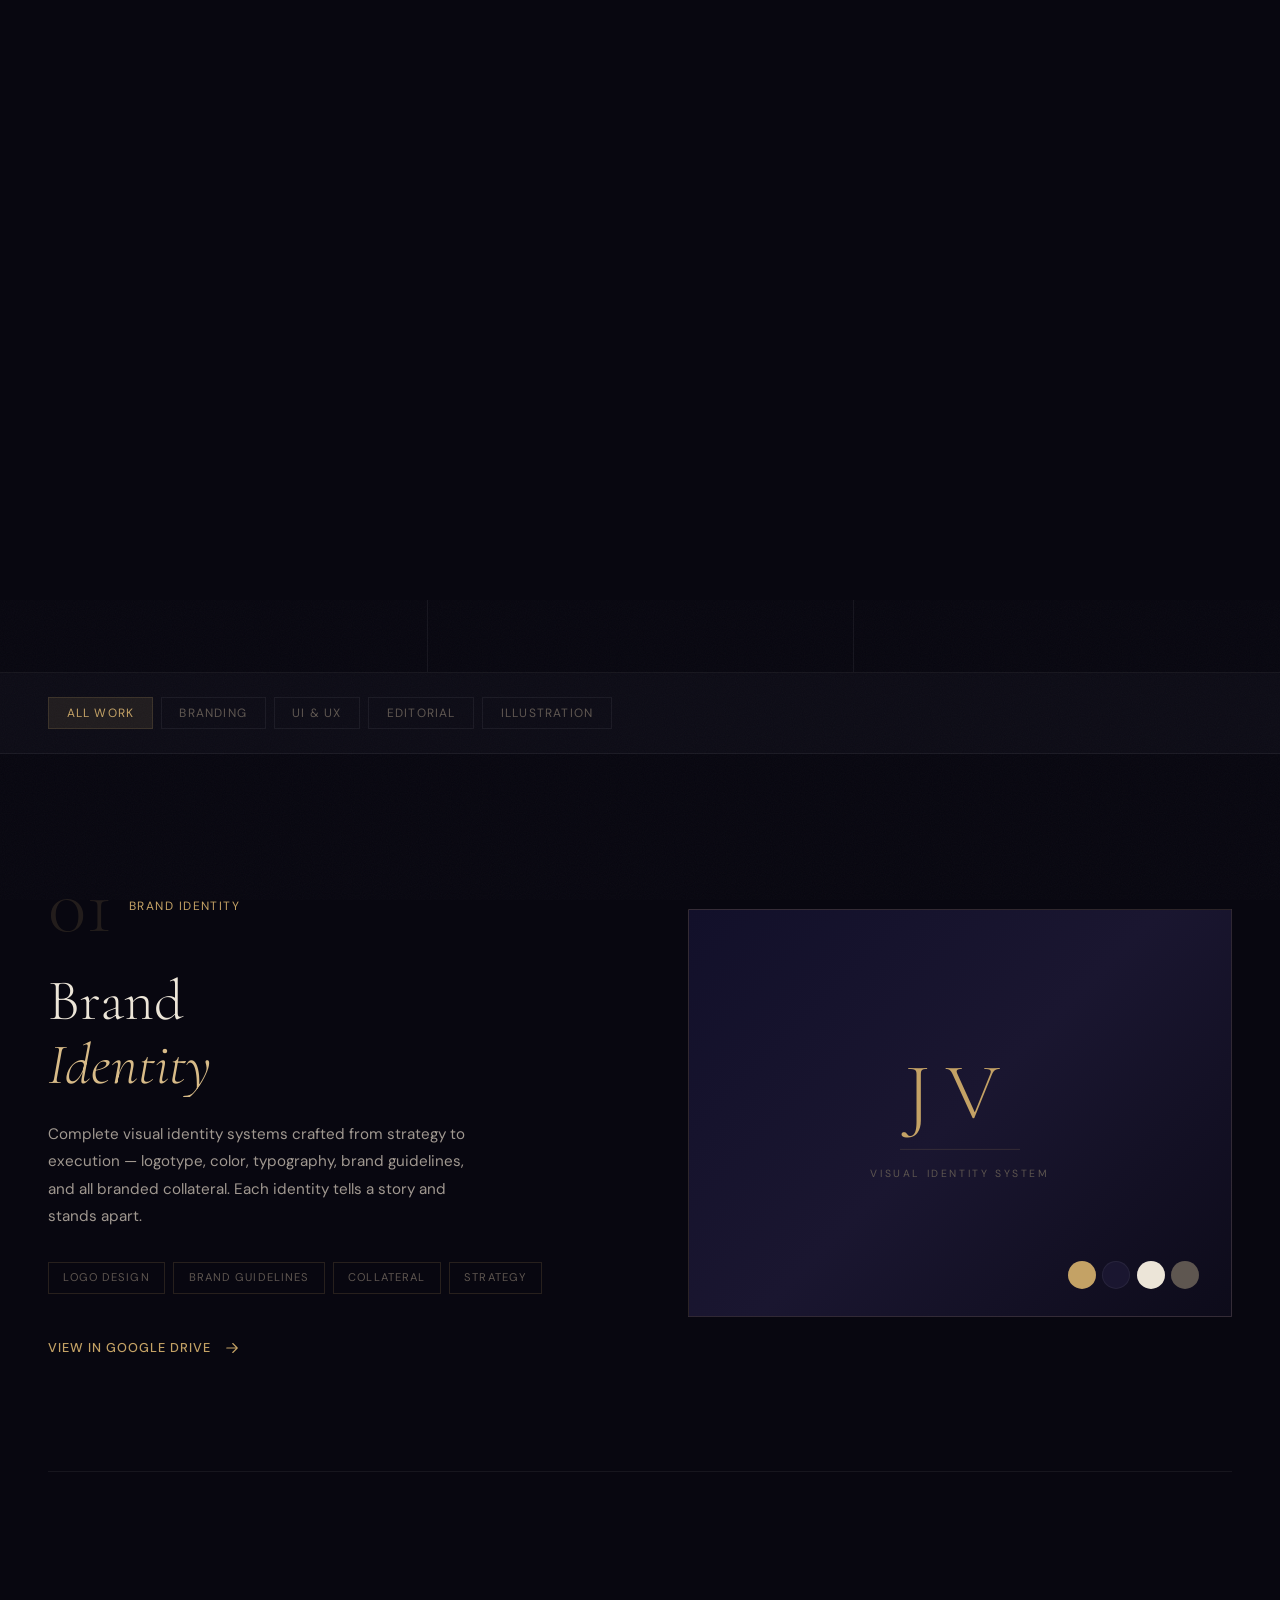
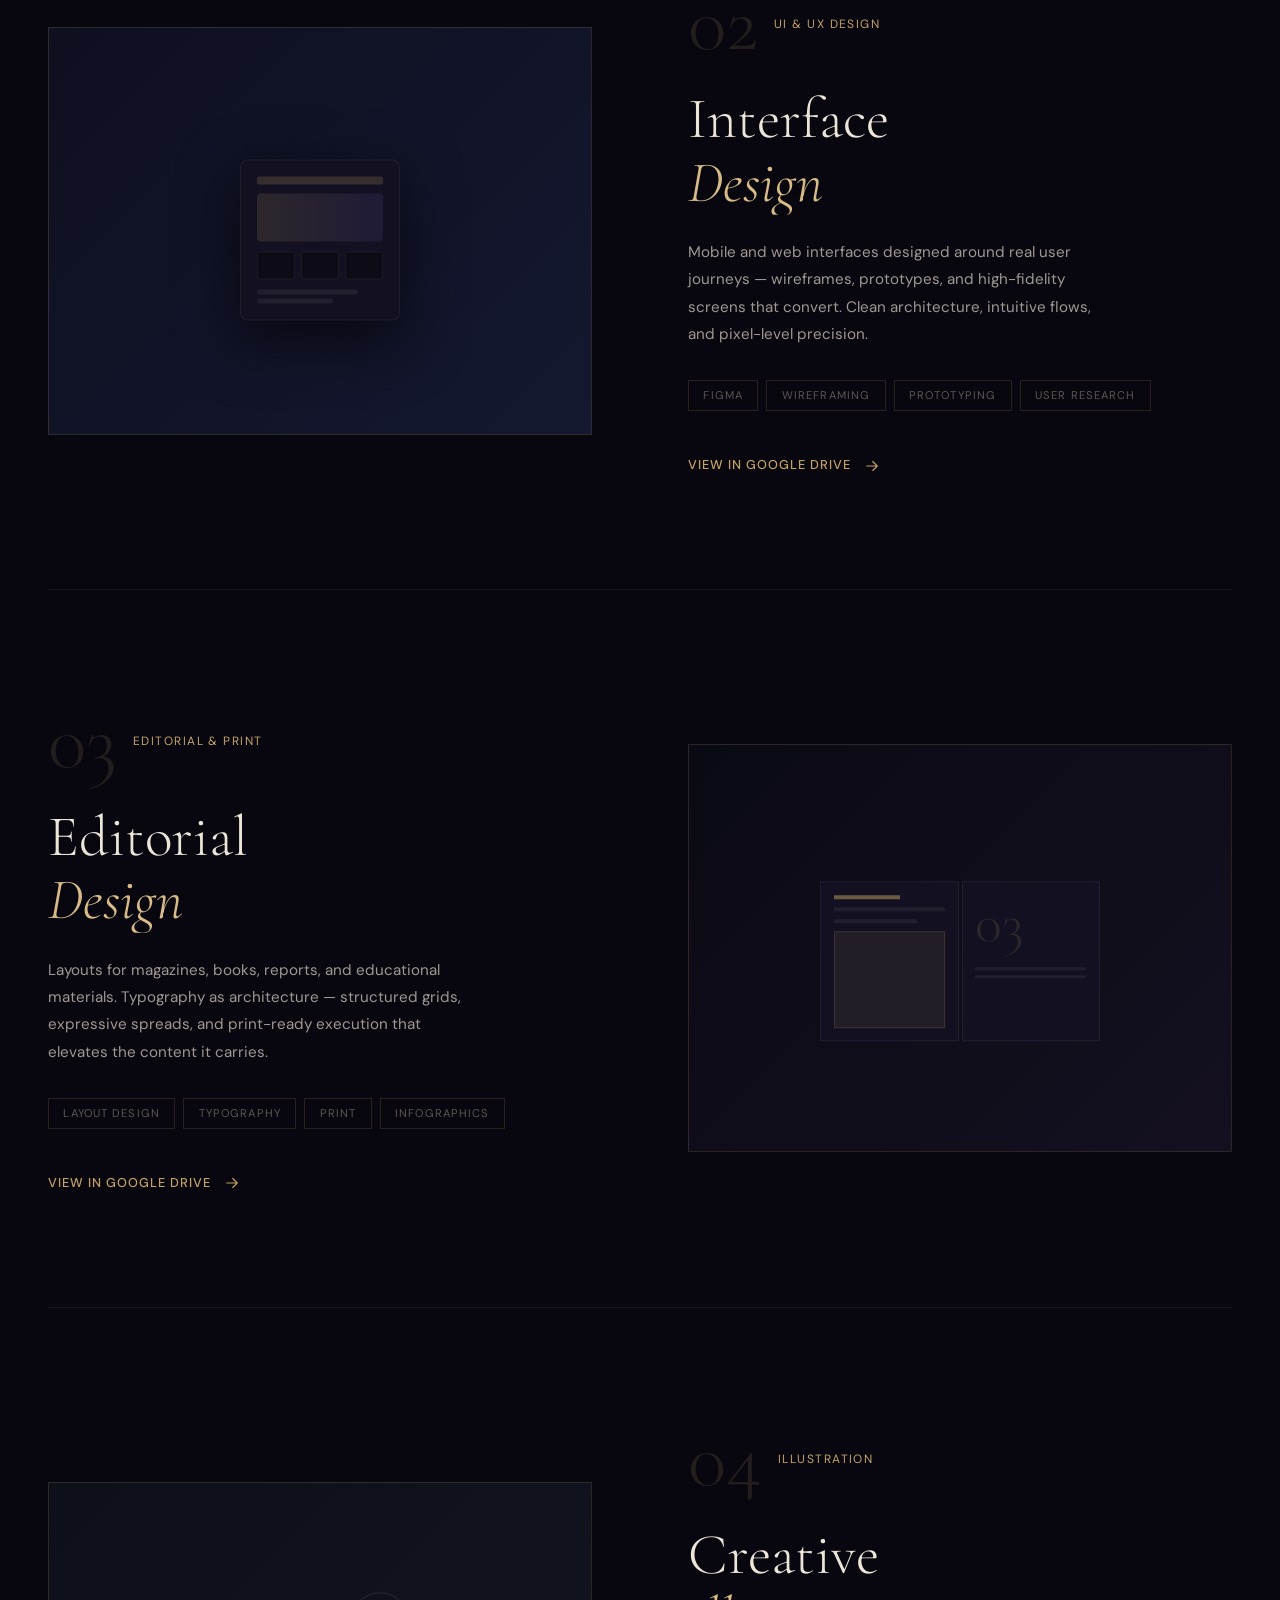
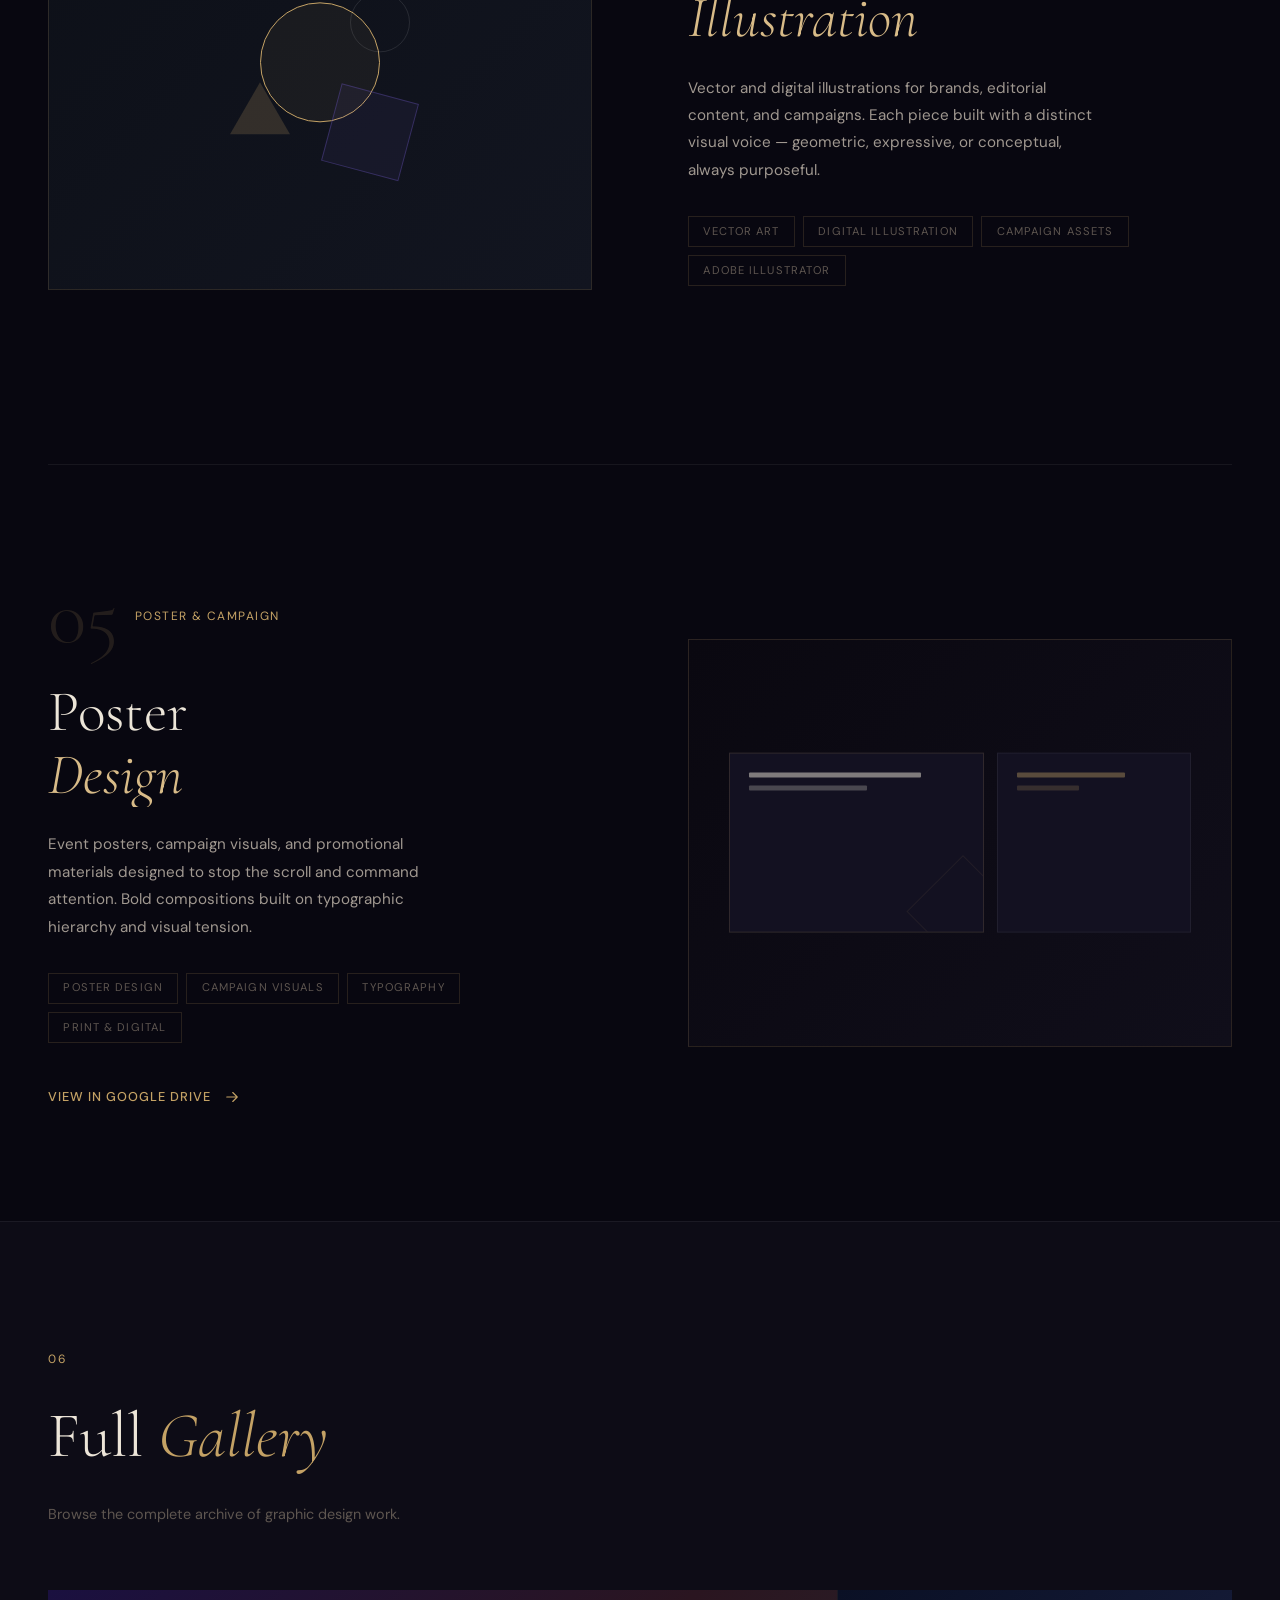
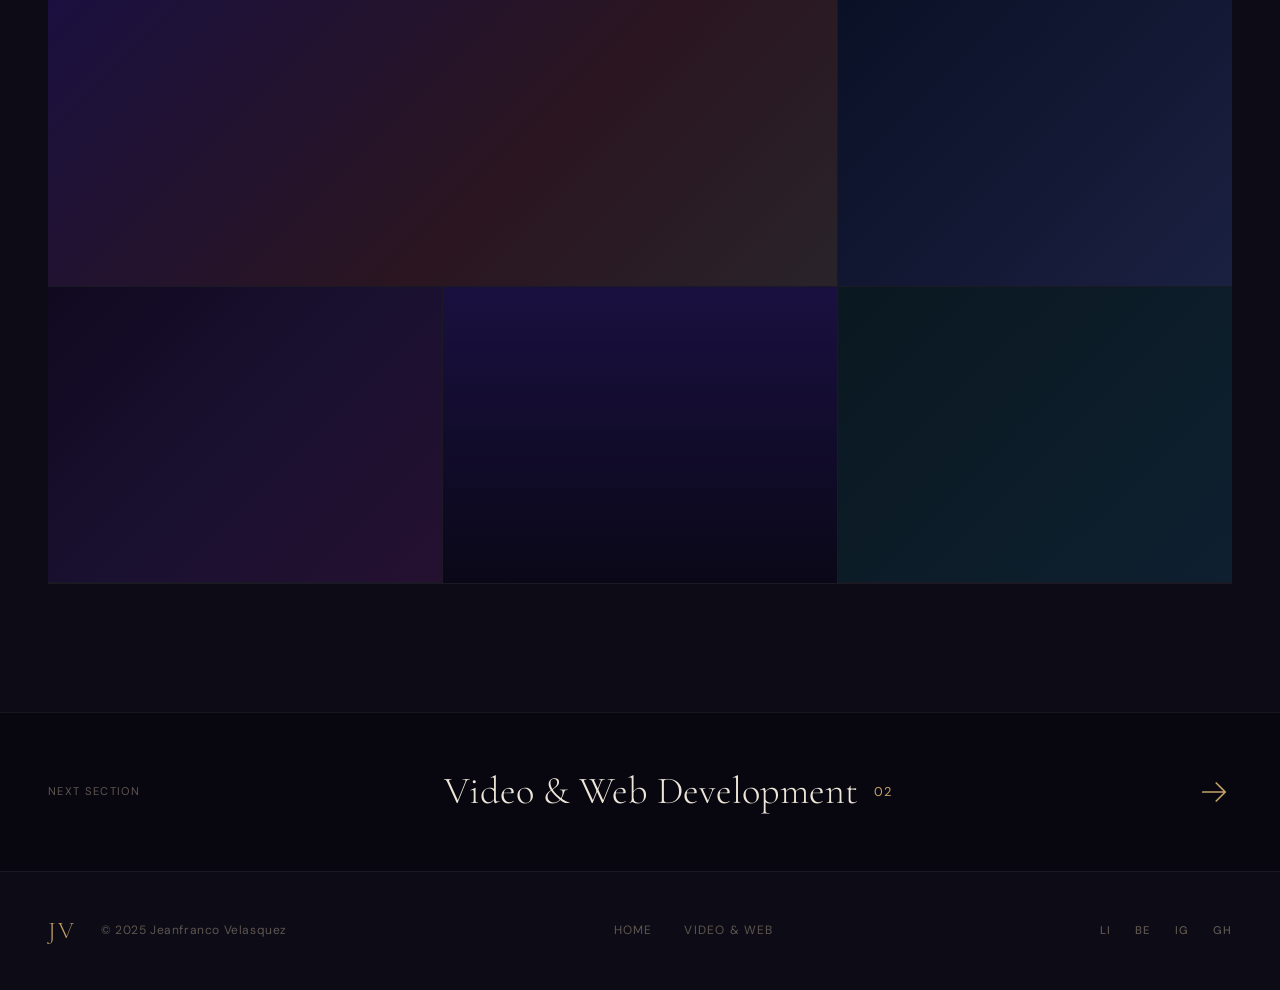
==== design.html @ 9ad98d28 "Add files via upload" ====
<!DOCTYPE html>
<html lang="en">
<head>
    <meta charset="UTF-8">
    <meta name="viewport" content="width=device-width, initial-scale=1.0">
    <meta name="description" content="Jeanfranco Velasquez — Graphic Design Portfolio: brand identities, UI/UX, editorial design, illustration, and posters.">
    <title>Graphic Design — Jeanfranco Velasquez</title>

    <link rel="preconnect" href="https://fonts.googleapis.com">
    <link rel="preconnect" href="https://fonts.gstatic.com" crossorigin>
    <link href="https://fonts.googleapis.com/css2?family=Cormorant+Garamond:ital,wght@0,300;0,400;0,600;1,300;1,400;1,600&family=DM+Sans:ital,opsz,wght@0,9..40,300;0,9..40,400;0,9..40,500;1,9..40,300&display=swap" rel="stylesheet">

    <link rel="stylesheet" href="design.css">
</head>
<body class="loading">

    <!-- Page Transition Curtain -->
    <div class="curtain" id="curtain" aria-hidden="true">
        <div class="curtain-panel"></div>
        <div class="curtain-panel"></div>
        <div class="curtain-panel"></div>
    </div>

    <!-- Loader -->
    <div class="loader" id="loader">
        <div class="loader-inner">
            <div class="loader-logo">JV</div>
            <div class="loader-bar"><div class="loader-fill"></div></div>
        </div>
    </div>

    <!-- Custom Cursor -->
    <div class="cursor" id="cursor" aria-hidden="true">
        <div class="cursor-dot"></div>
        <div class="cursor-ring"></div>
    </div>

    <!-- Noise Layer -->
    <div class="noise-layer" aria-hidden="true"></div>

    <!-- Navigation -->
    <nav class="nav" id="nav">
        <div class="nav-inner">
            <a href="index.html" class="nav-logo page-link">
                <span class="logo-glyph">JV</span>
            </a>
            <div class="nav-links">
                <a href="design.html" class="nav-link active page-link">
                    <sup>01</sup>Graphic Design
                </a>
                <a href="editor.html" class="nav-link page-link">
                    <sup>02</sup>Video &amp; Web
                </a>
            </div>
            <div class="nav-end">
                <a href="mailto:jeanvelaslarez@gmail.com" class="nav-contact">Contact</a>
                <button class="nav-burger" id="navBurger" aria-label="Open menu">
                    <span></span>
                    <span></span>
                </button>
            </div>
        </div>
        <div class="nav-drawer" id="navDrawer">
            <a href="index.html" class="drawer-link page-link">Home</a>
            <a href="design.html" class="drawer-link page-link">Graphic Design</a>
            <a href="editor.html" class="drawer-link page-link">Video &amp; Web</a>
            <a href="mailto:jeanvelaslarez@gmail.com" class="drawer-link">Contact</a>
            <div class="drawer-foot">
                <a href="https://linkedin.com/in/jeanfrancovl" target="_blank" rel="noopener">LI</a>
                <a href="https://behance.net/jeanfrancovl" target="_blank" rel="noopener">Be</a>
                <a href="https://instagram.com/jeanfrancovl" target="_blank" rel="noopener">IG</a>
                <a href="https://github.com/JeanfrancoVL" target="_blank" rel="noopener">GH</a>
            </div>
        </div>
    </nav>

    <!-- ==============================
         PAGE HERO
    ============================== -->
    <header class="page-hero" id="hero">
        <div class="page-hero-bg">
            <div class="hero-line h-line-1"></div>
            <div class="hero-line h-line-2"></div>
            <div class="hero-line h-line-3"></div>
        </div>
        <div class="page-hero-body">
            <div class="page-hero-label fade-in-up">
                <span class="sec-num">01</span>
                <span>Portfolio Section</span>
            </div>
            <h1 class="page-hero-title">
                <span class="clip-reveal">Graphic</span>
                <em class="clip-reveal">Design</em>
            </h1>
            <p class="page-hero-sub fade-in-up">Brand identities, visual systems, editorial layouts, UI&nbsp;&amp;&nbsp;UX design, illustration, and creative direction.</p>
        </div>
        <div class="page-hero-back fade-in-up">
            <a href="index.html" class="back-link page-link">
                <svg viewBox="0 0 24 24" fill="none" xmlns="http://www.w3.org/2000/svg">
                    <path d="M19 12H5M5 12L11 18M5 12L11 6" stroke="currentColor" stroke-width="1.5" stroke-linecap="round" stroke-linejoin="round"/>
                </svg>
                Back to Lobby
            </a>
        </div>
    </header>

    <!-- ==============================
         FILTER BAR
    ============================== -->
    <div class="filter-bar fade-in-up" id="filterBar">
        <button class="filter-btn active" data-filter="all">All Work</button>
        <button class="filter-btn" data-filter="branding">Branding</button>
        <button class="filter-btn" data-filter="ui">UI &amp; UX</button>
        <button class="filter-btn" data-filter="editorial">Editorial</button>
        <button class="filter-btn" data-filter="illustration">Illustration</button>
    </div>

    <!-- ==============================
         PROJECT SHOWCASE
    ============================== -->
    <main class="projects-section">

        <!-- PROJECT 01: Brand Identity -->
        <article class="project-row" data-category="branding" id="proj-01">
            <div class="project-grid">
                <div class="project-info">
                    <div class="project-meta fade-in-up">
                        <span class="proj-num">01</span>
                        <span class="proj-cat">Brand Identity</span>
                    </div>
                    <h2 class="project-title clip-reveal">Brand<br><em>Identity</em></h2>
                    <p class="project-desc fade-in-up">Complete visual identity systems crafted from strategy to execution — logotype, color, typography, brand guidelines, and all branded collateral. Each identity tells a story and stands apart.</p>
                    <div class="project-tags fade-in-up">
                        <span>Logo Design</span>
                        <span>Brand Guidelines</span>
                        <span>Collateral</span>
                        <span>Strategy</span>
                    </div>
                    <a href="https://drive.google.com/drive/folders/1_hHYOW8vO36mAu9XmhL0zgDCLUiwQfVq?usp=sharing" target="_blank" rel="noopener" class="project-cta fade-in-up">
                        View in Google Drive
                        <svg viewBox="0 0 24 24" fill="none" xmlns="http://www.w3.org/2000/svg">
                            <path d="M5 12H19M19 12L13 6M19 12L13 18" stroke="currentColor" stroke-width="1.5" stroke-linecap="round" stroke-linejoin="round"/>
                        </svg>
                    </a>
                </div>
                <div class="project-visual fade-in-up">
                    <div class="visual-frame branding-visual">
                        <div class="vf-inner">
                            <div class="brand-mark-demo">
                                <div class="bm-logo">JV</div>
                                <div class="bm-line"></div>
                                <div class="bm-tagline">Visual Identity System</div>
                            </div>
                            <div class="brand-swatches">
                                <div class="swatch s1"></div>
                                <div class="swatch s2"></div>
                                <div class="swatch s3"></div>
                                <div class="swatch s4"></div>
                            </div>
                        </div>
                    </div>
                </div>
            </div>
        </article>

        <!-- Divider line -->
        <div class="proj-divider"></div>

        <!-- PROJECT 02: UI / UX -->
        <article class="project-row reverse" data-category="ui" id="proj-02">
            <div class="project-grid">
                <div class="project-info">
                    <div class="project-meta fade-in-up">
                        <span class="proj-num">02</span>
                        <span class="proj-cat">UI &amp; UX Design</span>
                    </div>
                    <h2 class="project-title clip-reveal">Interface<br><em>Design</em></h2>
                    <p class="project-desc fade-in-up">Mobile and web interfaces designed around real user journeys — wireframes, prototypes, and high-fidelity screens that convert. Clean architecture, intuitive flows, and pixel-level precision.</p>
                    <div class="project-tags fade-in-up">
                        <span>Figma</span>
                        <span>Wireframing</span>
                        <span>Prototyping</span>
                        <span>User Research</span>
                    </div>
                    <a href="https://drive.google.com/drive/folders/1OKXdYaw0K3lUIalJs7Zsh7IWQ1hszhCB?usp=sharing" target="_blank" rel="noopener" class="project-cta fade-in-up">
                        View in Google Drive
                        <svg viewBox="0 0 24 24" fill="none" xmlns="http://www.w3.org/2000/svg">
                            <path d="M5 12H19M19 12L13 6M19 12L13 18" stroke="currentColor" stroke-width="1.5" stroke-linecap="round" stroke-linejoin="round"/>
                        </svg>
                    </a>
                </div>
                <div class="project-visual fade-in-up">
                    <div class="visual-frame ui-visual">
                        <div class="vf-inner">
                            <div class="ui-demo">
                                <div class="ui-screen">
                                    <div class="ui-nav-bar"></div>
                                    <div class="ui-hero-block"></div>
                                    <div class="ui-cards">
                                        <div class="ui-card"></div>
                                        <div class="ui-card"></div>
                                        <div class="ui-card"></div>
                                    </div>
                                    <div class="ui-text-row">
                                        <div class="ui-txt t1"></div>
                                        <div class="ui-txt t2"></div>
                                    </div>
                                </div>
                            </div>
                        </div>
                    </div>
                </div>
            </div>
        </article>

        <div class="proj-divider"></div>

        <!-- PROJECT 03: Editorial -->
        <article class="project-row" data-category="editorial" id="proj-03">
            <div class="project-grid">
                <div class="project-info">
                    <div class="project-meta fade-in-up">
                        <span class="proj-num">03</span>
                        <span class="proj-cat">Editorial &amp; Print</span>
                    </div>
                    <h2 class="project-title clip-reveal">Editorial<br><em>Design</em></h2>
                    <p class="project-desc fade-in-up">Layouts for magazines, books, reports, and educational materials. Typography as architecture — structured grids, expressive spreads, and print-ready execution that elevates the content it carries.</p>
                    <div class="project-tags fade-in-up">
                        <span>Layout Design</span>
                        <span>Typography</span>
                        <span>Print</span>
                        <span>Infographics</span>
                    </div>
                    <a href="https://drive.google.com/drive/folders/1_hHYOW8vO36mAu9XmhL0zgDCLUiwQfVq?usp=sharing" target="_blank" rel="noopener" class="project-cta fade-in-up">
                        View in Google Drive
                        <svg viewBox="0 0 24 24" fill="none" xmlns="http://www.w3.org/2000/svg">
                            <path d="M5 12H19M19 12L13 6M19 12L13 18" stroke="currentColor" stroke-width="1.5" stroke-linecap="round" stroke-linejoin="round"/>
                        </svg>
                    </a>
                </div>
                <div class="project-visual fade-in-up">
                    <div class="visual-frame editorial-visual">
                        <div class="vf-inner">
                            <div class="editorial-demo">
                                <div class="ed-spread">
                                    <div class="ed-page left">
                                        <div class="ed-head"></div>
                                        <div class="ed-col c1"></div>
                                        <div class="ed-col c2"></div>
                                        <div class="ed-img-block"></div>
                                    </div>
                                    <div class="ed-page right">
                                        <div class="ed-big-num">03</div>
                                        <div class="ed-text-block"></div>
                                    </div>
                                </div>
                            </div>
                        </div>
                    </div>
                </div>
            </div>
        </article>

        <div class="proj-divider"></div>

        <!-- PROJECT 04: Illustration -->
        <article class="project-row reverse" data-category="illustration" id="proj-04">
            <div class="project-grid">
                <div class="project-info">
                    <div class="project-meta fade-in-up">
                        <span class="proj-num">04</span>
                        <span class="proj-cat">Illustration</span>
                    </div>
                    <h2 class="project-title clip-reveal">Creative<br><em>Illustration</em></h2>
                    <p class="project-desc fade-in-up">Vector and digital illustrations for brands, editorial content, and campaigns. Each piece built with a distinct visual voice — geometric, expressive, or conceptual, always purposeful.</p>
                    <div class="project-tags fade-in-up">
                        <span>Vector Art</span>
                        <span>Digital Illustration</span>
                        <span>Campaign Assets</span>
                        <span>Adobe Illustrator</span>
                    </div>
                    <a href="https://drive.google.com/drive/folders/1_hHYOW8vO36mAu9XmhL0zgDCLUiwQfVq?usp=sharing" target="_blank" rel="noopener" class="project-cta fade-in-up">
                        View in Google Drive
                        <svg viewBox="0 0 24 24" fill="none" xmlns="http://www.w3.org/2000/svg">
                            <path d="M5 12H19M19 12L13 6M19 12L13 18" stroke="currentColor" stroke-width="1.5" stroke-linecap="round" stroke-linejoin="round"/>
                        </svg>
                    </a>
                </div>
                <div class="project-visual fade-in-up">
                    <div class="visual-frame illustration-visual">
                        <div class="vf-inner">
                            <div class="illus-demo">
                                <div class="illus-shape s-circle"></div>
                                <div class="illus-shape s-rect"></div>
                                <div class="illus-shape s-tri"></div>
                                <div class="illus-shape s-ring"></div>
                            </div>
                        </div>
                    </div>
                </div>
            </div>
        </article>

        <div class="proj-divider"></div>

        <!-- PROJECT 05: Poster -->
        <article class="project-row" data-category="editorial" id="proj-05">
            <div class="project-grid">
                <div class="project-info">
                    <div class="project-meta fade-in-up">
                        <span class="proj-num">05</span>
                        <span class="proj-cat">Poster &amp; Campaign</span>
                    </div>
                    <h2 class="project-title clip-reveal">Poster<br><em>Design</em></h2>
                    <p class="project-desc fade-in-up">Event posters, campaign visuals, and promotional materials designed to stop the scroll and command attention. Bold compositions built on typographic hierarchy and visual tension.</p>
                    <div class="project-tags fade-in-up">
                        <span>Poster Design</span>
                        <span>Campaign Visuals</span>
                        <span>Typography</span>
                        <span>Print &amp; Digital</span>
                    </div>
                    <a href="https://drive.google.com/drive/folders/1wXzmCF7k3D2zRpFt8MFCbxwUrHpdfmCv?usp=sharing" target="_blank" rel="noopener" class="project-cta fade-in-up">
                        View in Google Drive
                        <svg viewBox="0 0 24 24" fill="none" xmlns="http://www.w3.org/2000/svg">
                            <path d="M5 12H19M19 12L13 6M19 12L13 18" stroke="currentColor" stroke-width="1.5" stroke-linecap="round" stroke-linejoin="round"/>
                        </svg>
                    </a>
                </div>
                <div class="project-visual fade-in-up">
                    <div class="visual-frame poster-visual">
                        <div class="vf-inner">
                            <div class="poster-demo">
                                <div class="poster-card p1">
                                    <div class="poster-txt-block">
                                        <div class="p-line pl1"></div>
                                        <div class="p-line pl2"></div>
                                    </div>
                                    <div class="poster-accent"></div>
                                </div>
                                <div class="poster-card p2">
                                    <div class="poster-txt-block">
                                        <div class="p-line pl3"></div>
                                        <div class="p-line pl4"></div>
                                    </div>
                                </div>
                            </div>
                        </div>
                    </div>
                </div>
            </div>
        </article>

    </main>

    <!-- ==============================
         GALLERY GRID
    ============================== -->
    <section class="gallery-section" id="gallery">
        <div class="gallery-head fade-in-up">
            <span class="sec-num">06</span>
            <h2 class="gallery-title clip-reveal">Full <em>Gallery</em></h2>
            <p class="gallery-sub fade-in-up">Browse the complete archive of graphic design work.</p>
        </div>

        <div class="gallery-grid">
            <a href="https://drive.google.com/drive/folders/1_hHYOW8vO36mAu9XmhL0zgDCLUiwQfVq?usp=sharing"
               target="_blank" rel="noopener" class="gal-item gal-wide" data-cat="branding">
                <div class="gal-visual gv-gradient-1"></div>
                <div class="gal-overlay">
                    <span class="gal-cat">Branding</span>
                    <span class="gal-label">Brand Identity Collection</span>
                    <svg class="gal-arrow" viewBox="0 0 24 24" fill="none">
                        <path d="M5 12H19M19 12L13 6M19 12L13 18" stroke="currentColor" stroke-width="1.5" stroke-linecap="round" stroke-linejoin="round"/>
                    </svg>
                </div>
            </a>

            <a href="https://drive.google.com/drive/folders/1OKXdYaw0K3lUIalJs7Zsh7IWQ1hszhCB?usp=sharing"
               target="_blank" rel="noopener" class="gal-item" data-cat="ui">
                <div class="gal-visual gv-gradient-2"></div>
                <div class="gal-overlay">
                    <span class="gal-cat">UI Design</span>
                    <span class="gal-label">Interface Projects</span>
                    <svg class="gal-arrow" viewBox="0 0 24 24" fill="none">
                        <path d="M5 12H19M19 12L13 6M19 12L13 18" stroke="currentColor" stroke-width="1.5" stroke-linecap="round" stroke-linejoin="round"/>
                    </svg>
                </div>
            </a>

            <a href="https://drive.google.com/drive/folders/1wXzmCF7k3D2zRpFt8MFCbxwUrHpdfmCv?usp=sharing"
               target="_blank" rel="noopener" class="gal-item" data-cat="social">
                <div class="gal-visual gv-gradient-3"></div>
                <div class="gal-overlay">
                    <span class="gal-cat">Social Media</span>
                    <span class="gal-label">Content &amp; Posts</span>
                    <svg class="gal-arrow" viewBox="0 0 24 24" fill="none">
                        <path d="M5 12H19M19 12L13 6M19 12L13 18" stroke="currentColor" stroke-width="1.5" stroke-linecap="round" stroke-linejoin="round"/>
                    </svg>
                </div>
            </a>

            <a href="https://drive.google.com/drive/folders/1_hHYOW8vO36mAu9XmhL0zgDCLUiwQfVq?usp=sharing"
               target="_blank" rel="noopener" class="gal-item gal-tall" data-cat="branding">
                <div class="gal-visual gv-gradient-4"></div>
                <div class="gal-overlay">
                    <span class="gal-cat">Branding</span>
                    <span class="gal-label">Logo &amp; Mark Design</span>
                    <svg class="gal-arrow" viewBox="0 0 24 24" fill="none">
                        <path d="M5 12H19M19 12L13 6M19 12L13 18" stroke="currentColor" stroke-width="1.5" stroke-linecap="round" stroke-linejoin="round"/>
                    </svg>
                </div>
            </a>

            <a href="https://drive.google.com/drive/folders/1OKXdYaw0K3lUIalJs7Zsh7IWQ1hszhCB?usp=sharing"
               target="_blank" rel="noopener" class="gal-item" data-cat="ui">
                <div class="gal-visual gv-gradient-5"></div>
                <div class="gal-overlay">
                    <span class="gal-cat">UI Design</span>
                    <span class="gal-label">App Interfaces</span>
                    <svg class="gal-arrow" viewBox="0 0 24 24" fill="none">
                        <path d="M5 12H19M19 12L13 6M19 12L13 18" stroke="currentColor" stroke-width="1.5" stroke-linecap="round" stroke-linejoin="round"/>
                    </svg>
                </div>
            </a>

            <a href="https://drive.google.com/drive/folders/1wXzmCF7k3D2zRpFt8MFCbxwUrHpdfmCv?usp=sharing"
               target="_blank" rel="noopener" class="gal-item gal-wide" data-cat="editorial">
                <div class="gal-visual gv-gradient-6"></div>
                <div class="gal-overlay">
                    <span class="gal-cat">Editorial</span>
                    <span class="gal-label">Print &amp; Layout Design</span>
                    <svg class="gal-arrow" viewBox="0 0 24 24" fill="none">
                        <path d="M5 12H19M19 12L13 6M19 12L13 18" stroke="currentColor" stroke-width="1.5" stroke-linecap="round" stroke-linejoin="round"/>
                    </svg>
                </div>
            </a>
        </div>
    </section>

    <!-- ==============================
         CROSS-NAV
    ============================== -->
    <section class="cross-nav">
        <a href="editor.html" class="cross-link page-link">
            <div class="cross-label">Next Section</div>
            <div class="cross-title">Video &amp; Web Development<span class="cross-num">02</span></div>
            <div class="cross-arrow">
                <svg viewBox="0 0 32 32" fill="none" xmlns="http://www.w3.org/2000/svg">
                    <path d="M6 16H26M26 16L18 8M26 16L18 24" stroke="currentColor" stroke-width="1.5" stroke-linecap="round" stroke-linejoin="round"/>
                </svg>
            </div>
        </a>
    </section>

    <!-- FOOTER -->
    <footer class="footer">
        <div class="footer-inner">
            <div class="footer-left">
                <span class="footer-logo">JV</span>
                <span class="footer-copy">&copy; 2025 Jeanfranco Velasquez</span>
            </div>
            <div class="footer-center">
                <a href="index.html" class="page-link">Home</a>
                <a href="editor.html" class="page-link">Video &amp; Web</a>
            </div>
            <div class="footer-right">
                <a href="https://linkedin.com/in/jeanfrancovl" target="_blank" rel="noopener">LI</a>
                <a href="https://behance.net/jeanfrancovl" target="_blank" rel="noopener">Be</a>
                <a href="https://instagram.com/jeanfrancovl" target="_blank" rel="noopener">IG</a>
                <a href="https://github.com/JeanfrancoVL" target="_blank" rel="noopener">GH</a>
            </div>
        </div>
    </footer>

    <script src="design.js"></script>
</body>
</html>
---- design.css ----
/* ================================================
   DESIGN.CSS — Graphic Design Portfolio
   Dark Luxury Editorial Aesthetic
   ================================================ */

:root {
    --bg-0:   #080710;
    --bg-1:   #0D0C16;
    --bg-2:   #131121;
    --bg-card:#16142A;

    --gold:        #C4A265;
    --gold-light:  #D8BB88;
    --gold-dim:    rgba(196,162,101,.10);
    --gold-border: rgba(196,162,101,.16);

    --cream:  #ECE5D8;
    --text-1: #EAE3D5;
    --text-2: #A09890;
    --text-3: #5E5650;

    --border: rgba(255,255,255,.06);

    --font-d: 'Cormorant Garamond', Georgia, serif;
    --font-b: 'DM Sans', system-ui, sans-serif;

    --nav-h: 72px;
    --ease:     cubic-bezier(.25,.46,.45,.94);
    --ease-out: cubic-bezier(.16,1,.3,1);
    --ease-io:  cubic-bezier(.76,0,.24,1);
}

*,*::before,*::after { margin:0; padding:0; box-sizing:border-box; }
html { scroll-behavior:smooth; overflow-x:hidden; }
body {
    font-family: var(--font-b);
    background: var(--bg-0);
    color: var(--text-1);
    line-height: 1.6;
    overflow-x: hidden;
    -webkit-font-smoothing: antialiased;
}
body.loading { overflow: hidden; }
a { color:inherit; text-decoration:none; }
img,svg { max-width:100%; display:block; }
::selection { background:var(--gold); color:var(--bg-0); }

/* ——— NOISE ——— */
.noise-layer {
    position: fixed; inset: 0; z-index: 1;
    pointer-events: none; opacity: .032;
    background-image: url("data:image/svg+xml,%3Csvg xmlns='http://www.w3.org/2000/svg'%3E%3Cfilter id='n'%3E%3CfeTurbulence type='fractalNoise' baseFrequency='.9' numOctaves='4' stitchTiles='stitch'/%3E%3C/filter%3E%3Crect width='100%25' height='100%25' filter='url(%23n)'/%3E%3C/svg%3E");
    background-size: 128px 128px;
}

/* ——— LOADER ——— */
.loader {
    position: fixed; inset: 0; z-index: 9999;
    background: var(--bg-0);
    display: flex; align-items:center; justify-content:center;
    transition: opacity .5s var(--ease), visibility .5s;
}
.loader.hidden { opacity:0; visibility:hidden; pointer-events:none; }
.loader-inner { text-align:center; }
.loader-logo {
    font-family: var(--font-d); font-size: 3rem; font-weight:300;
    letter-spacing:.4em; color:var(--gold); margin-bottom:2rem;
}
.loader-bar { width:160px; height:1px; background:var(--border); margin:0 auto; overflow:hidden; }
.loader-fill { width:0; height:100%; background:var(--gold); animation:loaderFill 1.2s var(--ease-out) forwards; }
@keyframes loaderFill { to { width:100%; } }

/* ——— CURTAIN ——— */
.curtain {
    position:fixed; inset:0; z-index:9998; pointer-events:none;
    display:flex; flex-direction:column;
}
.curtain-panel {
    flex:1; background:var(--bg-0); transform:translateY(-100%);
    transition: transform .55s var(--ease-io);
}
.curtain-panel:nth-child(2) { transition-delay:.06s; }
.curtain-panel:nth-child(3) { transition-delay:.12s; }
.curtain.active { pointer-events:all; }
.curtain.active .curtain-panel { transform:translateY(0); }

/* ——— CURSOR ——— */
.cursor {
    position:fixed; top:0; left:0; z-index:9997;
    pointer-events:none; transform:translate(-50%,-50%);
}
.cursor-dot { width:6px; height:6px; background:var(--gold); border-radius:50%; transition:transform .2s,opacity .2s; }
.cursor-ring {
    position:absolute; top:50%; left:50%; transform:translate(-50%,-50%);
    width:36px; height:36px; border:1px solid rgba(196,162,101,.5); border-radius:50%;
    transition:transform .4s var(--ease-out),width .4s,height .4s,opacity .3s;
}
.cursor.hovering .cursor-dot { transform:scale(0); opacity:0; }
.cursor.hovering .cursor-ring { width:60px; height:60px; opacity:.6; }
@media (hover:none) { .cursor { display:none; } }

/* ——— NAV ——— */
.nav {
    position:fixed; top:0; left:0; right:0; z-index:900;
    height:var(--nav-h);
    transition:background .4s,border-color .4s;
    border-bottom:1px solid transparent;
}
.nav.scrolled {
    background:rgba(8,7,16,.88);
    backdrop-filter:blur(20px); -webkit-backdrop-filter:blur(20px);
    border-color:var(--border);
}
.nav-inner {
    max-width:1440px; margin:0 auto; padding:0 3rem;
    height:100%; display:flex; align-items:center; justify-content:space-between;
}
.nav-logo {
    font-family:var(--font-d); font-size:1.6rem; font-weight:400;
    letter-spacing:.12em; color:var(--cream); transition:color .25s;
}
.nav-logo:hover { color:var(--gold); }
.nav-links { display:flex; gap:3rem; }
.nav-link {
    font-size:.875rem; font-weight:400; letter-spacing:.08em; text-transform:uppercase;
    color:var(--text-2); position:relative; transition:color .25s;
}
.nav-link sup { font-size:.6rem; vertical-align:super; margin-right:.3em; color:var(--gold); }
.nav-link::after {
    content:''; position:absolute; bottom:-2px; left:0;
    width:0; height:1px; background:var(--gold); transition:width .35s var(--ease-out);
}
.nav-link:hover,
.nav-link.active { color:var(--cream); }
.nav-link.active::after,
.nav-link:hover::after { width:100%; }
.nav-end { display:flex; align-items:center; gap:1.5rem; }
.nav-contact {
    font-size:.8rem; font-weight:500; letter-spacing:.1em; text-transform:uppercase;
    padding:.55rem 1.4rem; border:1px solid var(--gold-border); color:var(--gold);
    transition:background .25s,color .25s;
}
.nav-contact:hover { background:var(--gold); color:var(--bg-0); }
.nav-burger { display:none; flex-direction:column; gap:6px; background:none; border:none; cursor:pointer; padding:.4rem; }
.nav-burger span { display:block; width:24px; height:1px; background:var(--text-1); transition:transform .3s,opacity .3s; }
.nav-burger.open span:first-child { transform:translateY(3.5px) rotate(45deg); }
.nav-burger.open span:last-child  { transform:translateY(-3.5px) rotate(-45deg); }
.nav-drawer {
    position:fixed; top:0; right:-100%; width:min(380px,85vw); height:100vh;
    background:rgba(13,12,22,.97); backdrop-filter:blur(24px); -webkit-backdrop-filter:blur(24px);
    border-left:1px solid var(--border);
    display:flex; flex-direction:column; justify-content:center;
    padding:4rem 3rem; gap:1rem; transition:right .5s var(--ease-io); z-index:950;
}
.nav-drawer.open { right:0; }
.drawer-link {
    font-family:var(--font-d); font-size:2rem; font-weight:300; color:var(--text-2);
    transition:color .25s; padding:.5rem 0; border-bottom:1px solid var(--border);
}
.drawer-link:hover { color:var(--gold); }
.drawer-foot { position:absolute; bottom:3rem; left:3rem; display:flex; gap:1.5rem; }
.drawer-foot a { font-size:.75rem; font-weight:500; letter-spacing:.1em; text-transform:uppercase; color:var(--text-3); transition:color .25s; }
.drawer-foot a:hover { color:var(--gold); }

/* ——— SHARED ATOMS ——— */
.sec-num { font-size:.75rem; letter-spacing:.15em; color:var(--gold); }
.fade-in-up { opacity:0; transform:translateY(24px); transition:opacity .7s var(--ease-out),transform .7s var(--ease-out); }
.fade-in-up.visible { opacity:1; transform:none; }
.clip-reveal { clip-path:inset(0 100% 0 0); animation:clipReveal .9s var(--ease-out) .4s forwards; }
.clip-reveal:nth-child(2) { animation-delay:.6s; }
@keyframes clipReveal { to { clip-path:inset(0 0% 0 0); } }

/* ——— PAGE HERO ——— */
.page-hero {
    position:relative; min-height:72vh;
    display:flex; flex-direction:column; justify-content:flex-end;
    padding:calc(var(--nav-h) + 5rem) 3rem 5rem;
    overflow:hidden;
    border-bottom:1px solid var(--border);
}

.page-hero-bg {
    position:absolute; inset:0; z-index:0;
    pointer-events:none;
}

.hero-line {
    position:absolute;
    background:var(--border);
}
.h-line-1 { top:0; bottom:0; left:33.33%; width:1px; }
.h-line-2 { top:0; bottom:0; left:66.66%; width:1px; }
.h-line-3 { top:40%; left:0; right:0; height:1px; }

.page-hero-body {
    position:relative; z-index:2;
    max-width:1440px; margin:0 auto; width:100%;
}

.page-hero-label {
    display:flex; align-items:center; gap:1rem;
    margin-bottom:1.5rem;
    font-size:.75rem; letter-spacing:.12em; text-transform:uppercase; color:var(--text-3);
}

.page-hero-title {
    font-family:var(--font-d);
    font-weight:300;
    line-height:1;
    margin-bottom:2rem;
    overflow:hidden;
}
.page-hero-title span {
    display:block;
    font-size:clamp(5rem,12vw,11rem);
    letter-spacing:-.02em;
    color:var(--cream);
}
.page-hero-title em {
    display:block;
    font-size:clamp(5rem,12vw,11rem);
    font-style:italic;
    font-weight:300;
    letter-spacing:-.02em;
    color:var(--gold);
}

.page-hero-sub {
    max-width:520px;
    font-size:1rem; line-height:1.8; color:var(--text-2);
}

.page-hero-back {
    position:absolute; top:calc(var(--nav-h) + 2rem); right:3rem; z-index:2;
}
.back-link {
    display:inline-flex; align-items:center; gap:.6rem;
    font-size:.8rem; letter-spacing:.08em; text-transform:uppercase;
    color:var(--text-3); transition:color .25s;
}
.back-link svg { width:16px; height:16px; transition:transform .3s var(--ease-out); }
.back-link:hover { color:var(--gold); }
.back-link:hover svg { transform:translateX(-4px); }

/* ——— FILTER BAR ——— */
.filter-bar {
    display:flex; gap:.5rem; flex-wrap:wrap;
    padding:1.5rem 3rem;
    border-bottom:1px solid var(--border);
    background:var(--bg-1);
    max-width:100%;
}
.filter-btn {
    font-family:var(--font-b); font-size:.75rem; font-weight:400;
    letter-spacing:.1em; text-transform:uppercase;
    padding:.45rem 1.1rem;
    border:1px solid var(--border); background:none;
    color:var(--text-3); cursor:pointer;
    transition:background .25s,color .25s,border-color .25s;
}
.filter-btn:hover,
.filter-btn.active {
    background:var(--gold-dim);
    color:var(--gold);
    border-color:var(--gold-border);
}

/* ——— PROJECT ROWS ——— */
.projects-section {
    max-width:1440px; margin:0 auto;
    padding:0 3rem;
}

.project-row {
    padding:7rem 0;
    transition:opacity .4s;
}
.project-row.filtered-out { opacity:.15; pointer-events:none; }

.project-grid {
    display:grid;
    grid-template-columns:1fr 1fr;
    gap:6rem;
    align-items:center;
}
.project-row.reverse .project-grid {
    direction:rtl;
}
.project-row.reverse .project-grid > * {
    direction:ltr;
}

.project-meta {
    display:flex; align-items:center; gap:1rem; margin-bottom:1.5rem;
}
.proj-num {
    font-family:var(--font-d); font-size:5rem; font-weight:300; line-height:1;
    color:rgba(196,162,101,.15);
}
.proj-cat {
    font-size:.75rem; letter-spacing:.12em; text-transform:uppercase; color:var(--gold);
}

.project-title {
    font-family:var(--font-d);
    font-size:clamp(2.8rem,4.5vw,4.5rem);
    font-weight:300; line-height:1.1;
    color:var(--cream); margin-bottom:1.5rem;
    overflow:hidden;
}
.project-title em { font-style:italic; color:var(--gold-light); }

.project-desc {
    font-size:.95rem; line-height:1.8; color:var(--text-2);
    max-width:420px; margin-bottom:2rem;
}

.project-tags {
    display:flex; flex-wrap:wrap; gap:.5rem; margin-bottom:2.5rem;
}
.project-tags span {
    font-size:.7rem; letter-spacing:.1em; text-transform:uppercase;
    padding:.35rem .9rem;
    border:1px solid var(--gold-border); color:var(--text-3);
}

.project-cta {
    display:inline-flex; align-items:center; gap:.7rem;
    font-size:.8rem; font-weight:500; letter-spacing:.08em; text-transform:uppercase;
    color:var(--gold);
    transition:gap .3s var(--ease-out), color .25s;
}
.project-cta svg { width:18px; height:18px; transition:transform .3s var(--ease-out); }
.project-cta:hover { color:var(--gold-light); }
.project-cta:hover svg { transform:translateX(6px); }

/* ——— VISUAL FRAMES ——— */
.project-visual { width:100%; }

.visual-frame {
    width:100%; aspect-ratio:4/3;
    background:var(--bg-2);
    border:1px solid var(--gold-border);
    display:flex; align-items:center; justify-content:center;
    overflow:hidden;
    position:relative;
    transition:border-color .4s;
}
.visual-frame:hover { border-color:rgba(196,162,101,.4); }

.vf-inner {
    width:100%; height:100%;
    display:flex; align-items:center; justify-content:center;
    padding:2.5rem;
}

/* Branding Visual */
.branding-visual {
    background:linear-gradient(135deg, #12102A 0%, #1A1630 50%, #0D0B1A 100%);
}
.brand-mark-demo {
    display:flex; flex-direction:column; align-items:center; gap:1rem;
    width:100%;
}
.bm-logo {
    font-family:var(--font-d); font-size:5rem; font-weight:300;
    letter-spacing:.2em; color:var(--gold); line-height:1;
}
.bm-line { width:120px; height:1px; background:var(--gold-border); }
.bm-tagline {
    font-size:.65rem; letter-spacing:.25em; text-transform:uppercase; color:var(--text-3);
}
.brand-swatches {
    position:absolute; bottom:2rem; right:2rem;
    display:flex; gap:.4rem;
}
.swatch { width:28px; height:28px; border-radius:50%; }
.s1 { background:#C4A265; }
.s2 { background:#1A1630; border:1px solid var(--border); }
.s3 { background:#ECE5D8; }
.s4 { background:#5E5650; }

/* UI Visual */
.ui-visual {
    background:linear-gradient(135deg, #0E1020 0%, #141830 100%);
}
.ui-demo { width:100%; display:flex; justify-content:center; }
.ui-screen {
    width:160px; background:var(--bg-2); border:1px solid var(--border);
    border-radius:8px; padding:1rem; display:flex; flex-direction:column; gap:.6rem;
    box-shadow:0 20px 60px rgba(0,0,0,.6);
}
.ui-nav-bar { width:100%; height:8px; background:rgba(196,162,101,.2); border-radius:2px; }
.ui-hero-block { width:100%; height:48px; background:linear-gradient(90deg,rgba(196,162,101,.15),rgba(100,80,180,.15)); border-radius:4px; }
.ui-cards { display:flex; gap:.4rem; }
.ui-card { flex:1; height:28px; background:var(--bg-1); border:1px solid var(--border); border-radius:3px; }
.ui-text-row { display:flex; flex-direction:column; gap:.3rem; }
.ui-txt { height:5px; background:var(--border); border-radius:2px; }
.t1 { width:80%; }
.t2 { width:60%; }

/* Editorial Visual */
.editorial-visual {
    background:linear-gradient(135deg, #0A0A14 0%, #141020 100%);
}
.editorial-demo { width:100%; display:flex; justify-content:center; }
.ed-spread { display:flex; gap:3px; width:100%; max-width:280px; }
.ed-page {
    flex:1; background:var(--bg-2); border:1px solid var(--border);
    padding:.8rem; display:flex; flex-direction:column; gap:.5rem;
    min-height:160px;
}
.ed-head { width:60%; height:4px; background:var(--gold); opacity:.5; }
.ed-col { height:4px; background:var(--border); border-radius:1px; }
.c1 { width:100%; }
.c2 { width:75%; }
.ed-img-block { flex:1; background:rgba(196,162,101,.08); border:1px solid var(--gold-border); }
.ed-big-num {
    font-family:var(--font-d); font-size:3.5rem; font-weight:300; color:rgba(196,162,101,.15); line-height:1;
}
.ed-text-block { flex:1; display:flex; flex-direction:column; gap:.3rem; padding-top:.5rem; }
.ed-text-block::before,.ed-text-block::after {
    content:''; display:block; height:3px; background:var(--border); border-radius:1px;
}

/* Illustration Visual */
.illustration-visual {
    background:linear-gradient(135deg, #0D1018 0%, #121520 100%);
}
.illus-demo { position:relative; width:200px; height:200px; }
.illus-shape {
    position:absolute; border:1.5px solid var(--gold);
    transition:transform .4s;
}
.illustration-visual:hover .illus-shape { transform:scale(1.05) rotate(5deg); }
.s-circle {
    width:120px; height:120px; border-radius:50%;
    top:20px; left:40px;
    background:rgba(196,162,101,.06);
}
.s-rect {
    width:80px; height:80px;
    bottom:10px; right:10px;
    background:rgba(100,80,180,.08);
    border-color:rgba(100,80,180,.4);
    transform:rotate(15deg);
}
.s-tri {
    width:0; height:0;
    border-style:solid;
    border-width:0 30px 52px 30px;
    border-color:transparent transparent rgba(196,162,101,.2) transparent;
    border-radius:0; background:none;
    top:50%; left:10px;
}
.s-ring {
    width:60px; height:60px; border-radius:50%;
    border-color:rgba(255,255,255,.1);
    top:10px; right:10px;
}

/* Poster Visual */
.poster-visual {
    background:linear-gradient(135deg, #0A0810 0%, #100E1A 100%);
}
.poster-demo { display:flex; gap:.8rem; width:100%; justify-content:center; }
.poster-card {
    background:var(--bg-2); border:1px solid var(--border);
    padding:1.2rem; display:flex; flex-direction:column; justify-content:space-between;
    position:relative; overflow:hidden;
}
.p1 { flex:1.4; min-height:180px; border-color:var(--gold-border); }
.p2 { flex:1; min-height:180px; }
.poster-txt-block { display:flex; flex-direction:column; gap:.5rem; }
.p-line { height:5px; background:var(--cream); border-radius:1px; opacity:.5; }
.pl1 { width:80%; }
.pl2 { width:55%; opacity:.25; }
.pl3 { width:70%; background:var(--gold); opacity:.4; }
.pl4 { width:40%; background:var(--gold); opacity:.2; }
.poster-accent {
    position:absolute; bottom:-20px; right:-20px;
    width:80px; height:80px; border:1px solid var(--gold-border);
    transform:rotate(45deg); opacity:.5;
}

/* ——— DIVIDER ——— */
.proj-divider { height:1px; background:var(--border); }

/* ——— GALLERY ——— */
.gallery-section {
    padding:8rem 3rem;
    border-top:1px solid var(--border);
    background:var(--bg-1);
}

.gallery-head {
    max-width:1440px; margin:0 auto 4rem;
    display:flex; flex-direction:column; gap:1rem;
}
.gallery-title {
    font-family:var(--font-d);
    font-size:clamp(2.5rem,5vw,4.5rem); font-weight:300;
    color:var(--cream); overflow:hidden;
}
.gallery-title em { font-style:italic; color:var(--gold); }
.gallery-sub { font-size:.9rem; color:var(--text-3); }

.gallery-grid {
    max-width:1440px; margin:0 auto;
    display:grid;
    grid-template-columns:repeat(3,1fr);
    grid-template-rows:auto;
    gap:1px;
    background:var(--border);
}

.gal-item {
    position:relative;
    background:var(--bg-2);
    overflow:hidden;
    cursor:pointer;
    aspect-ratio:4/3;
}
.gal-wide { grid-column:span 2; aspect-ratio:auto; }
.gal-tall { grid-row:span 2; aspect-ratio:auto; }

.gal-visual {
    position:absolute; inset:0;
    transition:transform .6s var(--ease-out);
}
.gal-item:hover .gal-visual { transform:scale(1.04); }

.gv-gradient-1 { background:linear-gradient(135deg,#1a1040 0%,#2a1520 60%,#C4A26520 100%); }
.gv-gradient-2 { background:linear-gradient(135deg,#0a1025 0%,#1a2040 100%); }
.gv-gradient-3 { background:linear-gradient(135deg,#100a20 0%,#1a1030 50%,#251030 100%); }
.gv-gradient-4 { background:linear-gradient(180deg,#1a1040 0%,#0a0818 100%); }
.gv-gradient-5 { background:linear-gradient(135deg,#0a1820 0%,#0e2030 100%); }
.gv-gradient-6 { background:linear-gradient(135deg,#120a18 0%,#1a1025 60%,#200e18 100%); }

.gal-overlay {
    position:absolute; inset:0; padding:2rem;
    display:flex; flex-direction:column; justify-content:flex-end; gap:.5rem;
    background:linear-gradient(to top,rgba(8,7,16,.8) 0%,transparent 60%);
    opacity:0; transition:opacity .4s;
}
.gal-item:hover .gal-overlay { opacity:1; }

.gal-cat {
    font-size:.65rem; letter-spacing:.15em; text-transform:uppercase; color:var(--gold);
}
.gal-label {
    font-family:var(--font-d); font-size:1.2rem; font-weight:300; color:var(--cream);
}
.gal-arrow {
    width:20px; height:20px; color:var(--gold);
    position:absolute; top:2rem; right:2rem;
    transition:transform .3s var(--ease-out);
}
.gal-item:hover .gal-arrow { transform:translate(4px,-4px); }

/* ——— CROSS NAV ——— */
.cross-nav {
    border-top:1px solid var(--border);
    background:var(--bg-0);
}
.cross-link {
    display:flex; align-items:center; justify-content:space-between;
    padding:3rem 3rem;
    max-width:1440px; margin:0 auto;
    transition:background .3s;
}
.cross-link:hover { background:var(--bg-1); }
.cross-label {
    font-size:.7rem; letter-spacing:.12em; text-transform:uppercase; color:var(--text-3);
    flex-shrink:0;
}
.cross-title {
    font-family:var(--font-d); font-size:clamp(1.5rem,3vw,2.5rem); font-weight:300;
    color:var(--cream); display:flex; align-items:center; gap:1rem;
}
.cross-num {
    font-size:.8rem; letter-spacing:.1em; color:var(--gold);
    vertical-align:middle; font-family:var(--font-b); font-weight:400;
}
.cross-arrow svg { width:36px; height:36px; color:var(--gold); transition:transform .35s var(--ease-out); }
.cross-link:hover .cross-arrow svg { transform:translateX(10px); }

/* ——— FOOTER ——— */
.footer { border-top:1px solid var(--border); padding:2.5rem 3rem; background:var(--bg-1); }
.footer-inner { max-width:1440px; margin:0 auto; display:flex; align-items:center; justify-content:space-between; }
.footer-left { display:flex; align-items:center; gap:1.5rem; }
.footer-logo { font-family:var(--font-d); font-size:1.5rem; font-weight:300; letter-spacing:.1em; color:var(--gold); }
.footer-copy { font-size:.75rem; color:var(--text-3); letter-spacing:.05em; }
.footer-center { display:flex; gap:2rem; }
.footer-center a { font-size:.75rem; letter-spacing:.1em; text-transform:uppercase; color:var(--text-3); transition:color .25s; }
.footer-center a:hover { color:var(--gold); }
.footer-right { display:flex; gap:1.5rem; }
.footer-right a { font-size:.7rem; font-weight:500; letter-spacing:.1em; text-transform:uppercase; color:var(--text-3); transition:color .25s; }
.footer-right a:hover { color:var(--gold); }

/* ——— RESPONSIVE ——— */
@media (max-width:1024px) {
    .nav-inner { padding:0 2rem; }
    .projects-section { padding:0 2rem; }
    .project-row { padding:5rem 0; }
    .project-grid { grid-template-columns:1fr; gap:3rem; }
    .project-row.reverse .project-grid { direction:ltr; }
    .visual-frame { aspect-ratio:16/9; }
    .page-hero { padding:calc(var(--nav-h) + 4rem) 2rem 4rem; }
    .page-hero-back { right:2rem; }
    .filter-bar { padding:1.5rem 2rem; }
    .gallery-section { padding:6rem 2rem; }
    .gallery-grid { grid-template-columns:repeat(2,1fr); }
    .gal-wide { grid-column:span 2; }
    .gal-tall { grid-row:span 1; }
    .cross-link { padding:2rem; }
    .footer { padding:2rem; }
}

@media (max-width:768px) {
    .nav-links { display:none; }
    .nav-contact { display:none; }
    .nav-burger { display:flex; }
    .gallery-grid { grid-template-columns:1fr; }
    .gal-wide,
    .gal-tall { grid-column:span 1; grid-row:span 1; }
    .gal-item { aspect-ratio:3/2; }
    .proj-num { font-size:3.5rem; }
    .footer-inner { flex-direction:column; gap:1.5rem; text-align:center; }
    .footer-left,.footer-center,.footer-right { justify-content:center; }
}

@media (max-width:480px) {
    :root { --nav-h:60px; }
    .page-hero { padding:calc(var(--nav-h) + 2rem) 1.5rem 3rem; }
    .projects-section { padding:0 1.5rem; }
    .project-row { padding:4rem 0; }
    .gallery-section { padding:4rem 1.5rem; }
    .filter-bar { padding:1rem 1.5rem; }
}
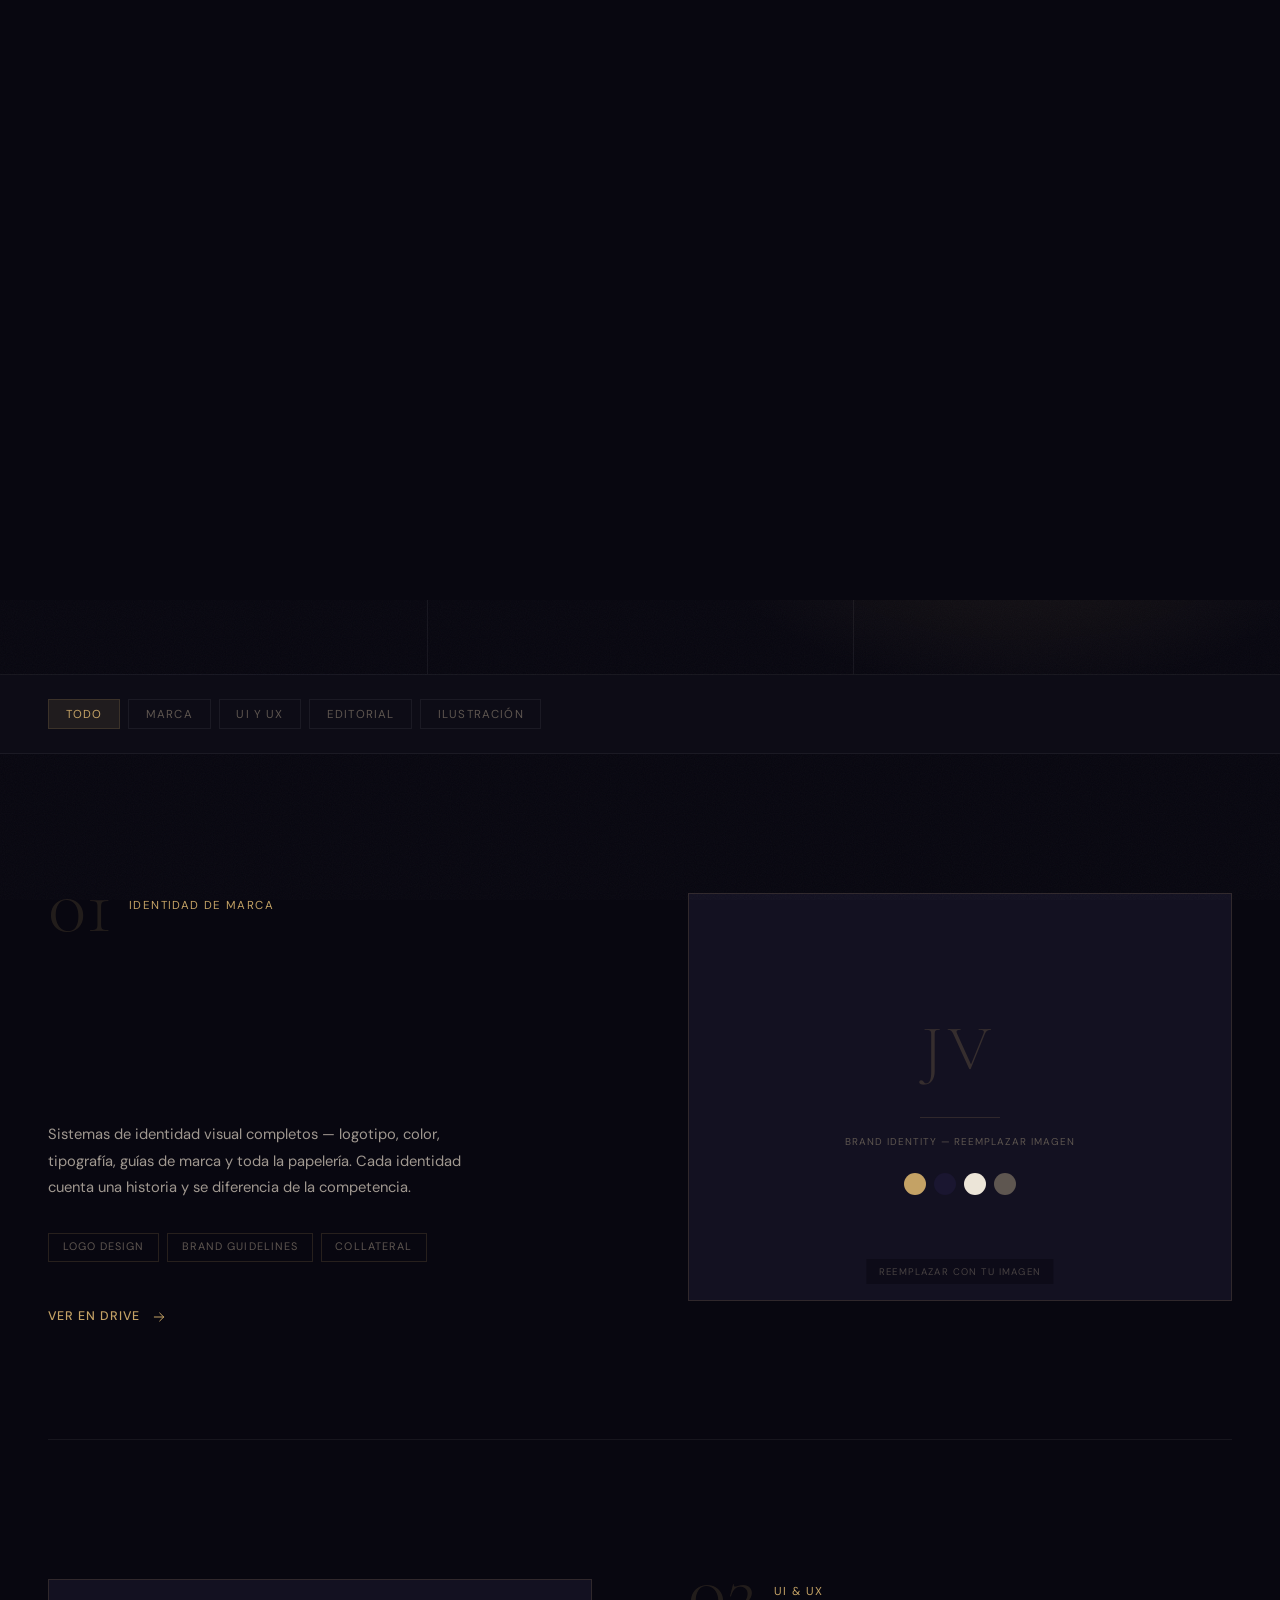
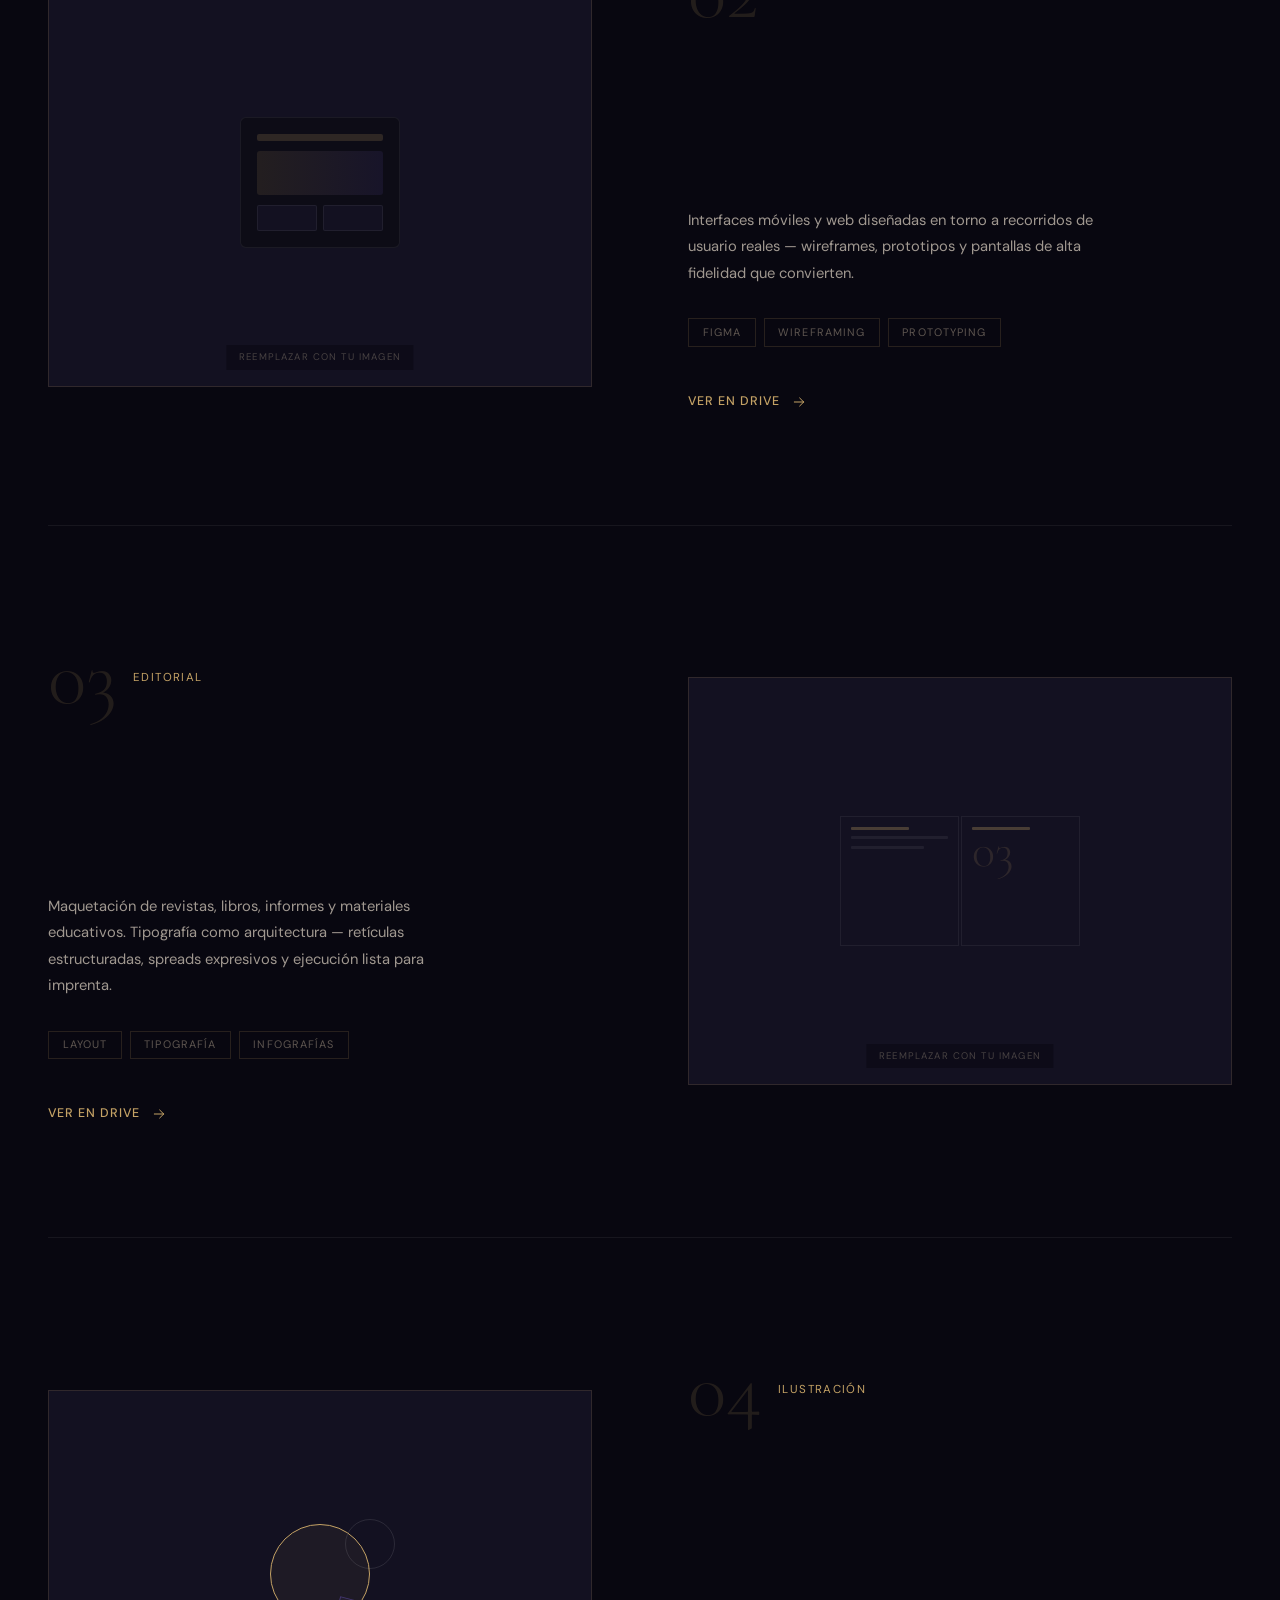
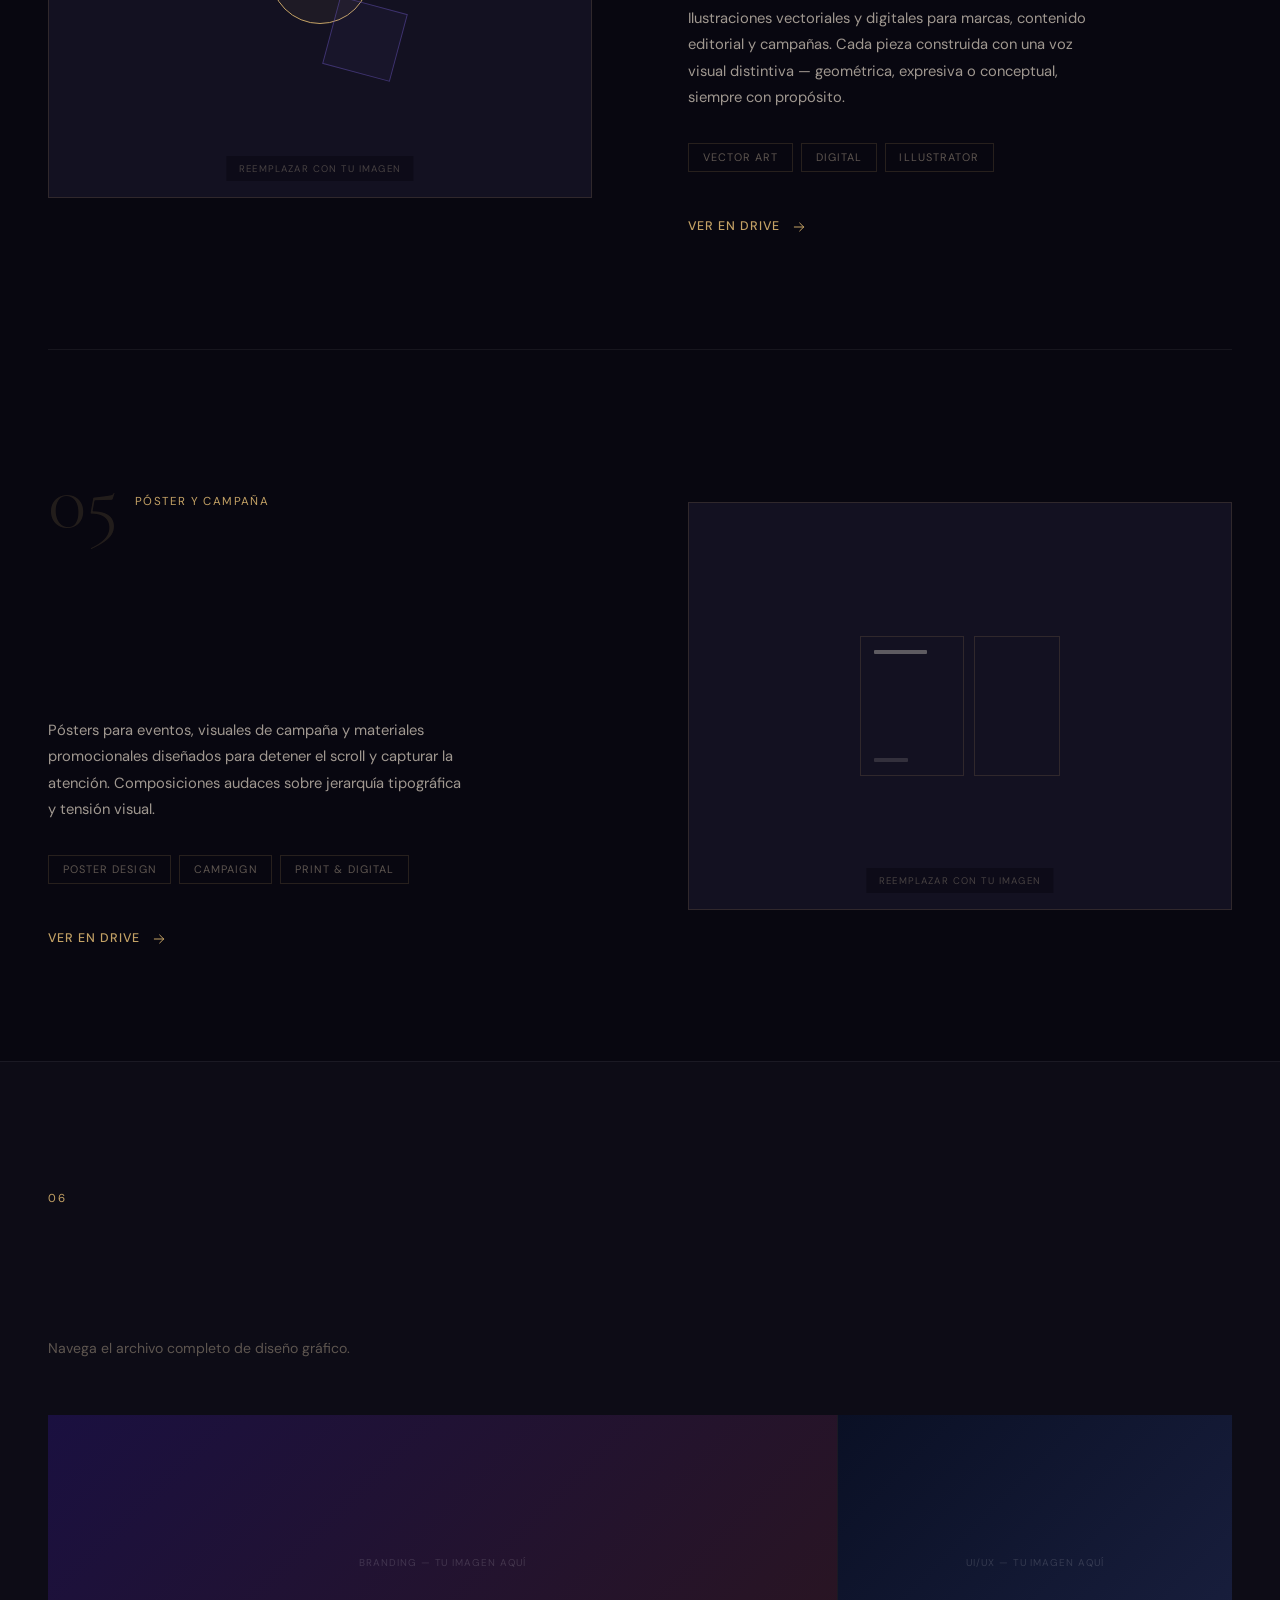
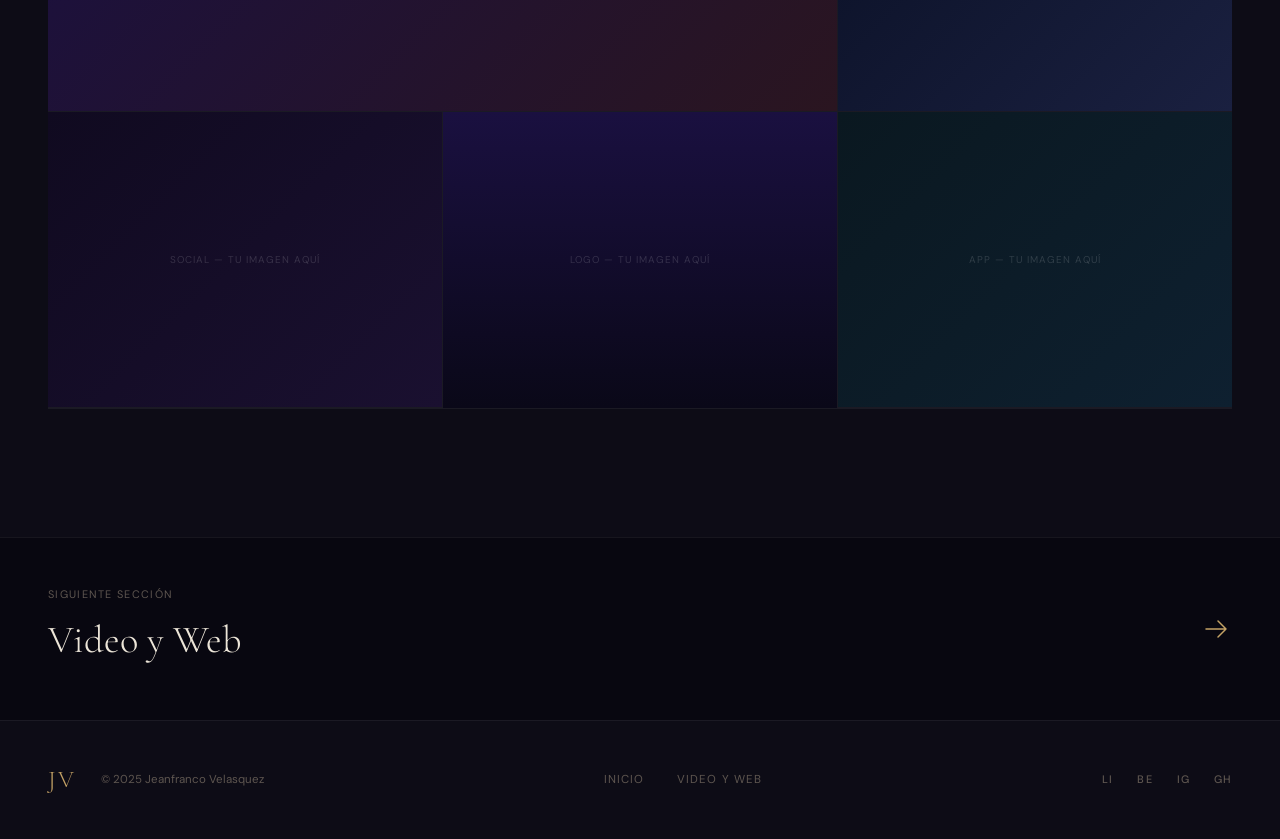
==== commit 715887d9: "Add files via upload" ====
--- a/design.html
+++ b/design.html
@@ -1,70 +1,41 @@
 <!DOCTYPE html>
-<html lang="en">
+<html lang="es">
 <head>
     <meta charset="UTF-8">
     <meta name="viewport" content="width=device-width, initial-scale=1.0">
-    <meta name="description" content="Jeanfranco Velasquez — Graphic Design Portfolio: brand identities, UI/UX, editorial design, illustration, and posters.">
-    <title>Graphic Design — Jeanfranco Velasquez</title>
-
+    <meta name="description" content="Jeanfranco Velasquez — Portafolio de Diseño Gráfico: identidades de marca, UI/UX, editorial, ilustración y pósters.">
+    <title>Diseño Gráfico — Jeanfranco Velasquez</title>
     <link rel="preconnect" href="https://fonts.googleapis.com">
     <link rel="preconnect" href="https://fonts.gstatic.com" crossorigin>
-    <link href="https://fonts.googleapis.com/css2?family=Cormorant+Garamond:ital,wght@0,300;0,400;0,600;1,300;1,400;1,600&family=DM+Sans:ital,opsz,wght@0,9..40,300;0,9..40,400;0,9..40,500;1,9..40,300&display=swap" rel="stylesheet">
-
+    <link href="https://fonts.googleapis.com/css2?family=Cormorant+Garamond:ital,wght@0,300;0,400;1,300;1,400&family=DM+Sans:opsz,wght@9..40,300;9..40,400;9..40,500&display=swap" rel="stylesheet">
     <link rel="stylesheet" href="design.css">
 </head>
-<body class="loading">
-
-    <!-- Page Transition Curtain -->
-    <div class="curtain" id="curtain" aria-hidden="true">
-        <div class="curtain-panel"></div>
-        <div class="curtain-panel"></div>
-        <div class="curtain-panel"></div>
-    </div>
-
-    <!-- Loader -->
-    <div class="loader" id="loader">
-        <div class="loader-inner">
-            <div class="loader-logo">JV</div>
-            <div class="loader-bar"><div class="loader-fill"></div></div>
-        </div>
-    </div>
-
-    <!-- Custom Cursor -->
-    <div class="cursor" id="cursor" aria-hidden="true">
-        <div class="cursor-dot"></div>
-        <div class="cursor-ring"></div>
-    </div>
-
-    <!-- Noise Layer -->
-    <div class="noise-layer" aria-hidden="true"></div>
-
-    <!-- Navigation -->
+<body>
+
+    <div class="loader" id="loader"><div class="loader-logo">JV</div><div class="loader-bar"><div class="loader-fill"></div></div></div>
+    <div class="curtain" id="curtain" aria-hidden="true"><div class="curtain-panel"></div><div class="curtain-panel"></div><div class="curtain-panel"></div></div>
+    <div class="cursor" id="cursor" aria-hidden="true"><div class="cursor-dot"></div><div class="cursor-ring"></div></div>
+    <div class="grain" aria-hidden="true"></div>
+
+    <!-- NAV -->
     <nav class="nav" id="nav">
         <div class="nav-inner">
-            <a href="index.html" class="nav-logo page-link">
-                <span class="logo-glyph">JV</span>
-            </a>
+            <a href="index.html" class="nav-logo page-link">JV</a>
             <div class="nav-links">
-                <a href="design.html" class="nav-link active page-link">
-                    <sup>01</sup>Graphic Design
-                </a>
-                <a href="editor.html" class="nav-link page-link">
-                    <sup>02</sup>Video &amp; Web
-                </a>
+                <a href="design.html" class="nav-link active page-link"><sup>01</sup><span data-key="nav.design">Diseño Gráfico</span></a>
+                <a href="editor.html" class="nav-link page-link"><sup>02</sup><span data-key="nav.video">Video y Web</span></a>
             </div>
             <div class="nav-end">
-                <a href="mailto:jeanvelaslarez@gmail.com" class="nav-contact">Contact</a>
-                <button class="nav-burger" id="navBurger" aria-label="Open menu">
-                    <span></span>
-                    <span></span>
-                </button>
+                <a href="mailto:jeanvelaslarez@gmail.com" class="nav-contact" data-key="nav.contact">Contacto</a>
+                <button class="lang-toggle" id="langToggle">EN</button>
+                <button class="nav-burger" id="navBurger" aria-label="Menú"><span></span><span></span></button>
             </div>
         </div>
         <div class="nav-drawer" id="navDrawer">
-            <a href="index.html" class="drawer-link page-link">Home</a>
-            <a href="design.html" class="drawer-link page-link">Graphic Design</a>
-            <a href="editor.html" class="drawer-link page-link">Video &amp; Web</a>
-            <a href="mailto:jeanvelaslarez@gmail.com" class="drawer-link">Contact</a>
+            <a href="index.html" class="drawer-link page-link" data-key="nav.home">Inicio</a>
+            <a href="design.html" class="drawer-link page-link" data-key="nav.design">Diseño Gráfico</a>
+            <a href="editor.html" class="drawer-link page-link" data-key="nav.video">Video y Web</a>
+            <a href="mailto:jeanvelaslarez@gmail.com" class="drawer-link" data-key="nav.contact">Contacto</a>
             <div class="drawer-foot">
                 <a href="https://linkedin.com/in/jeanfrancovl" target="_blank" rel="noopener">LI</a>
                 <a href="https://behance.net/jeanfrancovl" target="_blank" rel="noopener">Be</a>
@@ -74,277 +45,202 @@
         </div>
     </nav>
 
-    <!-- ==============================
-         PAGE HERO
-    ============================== -->
-    <header class="page-hero" id="hero">
-        <div class="page-hero-bg">
-            <div class="hero-line h-line-1"></div>
-            <div class="hero-line h-line-2"></div>
-            <div class="hero-line h-line-3"></div>
-        </div>
-        <div class="page-hero-body">
-            <div class="page-hero-label fade-in-up">
-                <span class="sec-num">01</span>
-                <span>Portfolio Section</span>
-            </div>
-            <h1 class="page-hero-title">
-                <span class="clip-reveal">Graphic</span>
-                <em class="clip-reveal">Design</em>
+    <!-- PAGE HERO -->
+    <header class="page-hero">
+        <div class="ph-lines" aria-hidden="true"><div></div><div></div><div></div></div>
+        <div class="ph-body">
+            <p class="ph-label scroll-reveal" data-key="page.design.sec">01 — Sección de Portafolio</p>
+            <h1 class="ph-title">
+                <span class="reveal-line">Diseño</span>
+                <em class="reveal-line">Gráfico</em>
             </h1>
-            <p class="page-hero-sub fade-in-up">Brand identities, visual systems, editorial layouts, UI&nbsp;&amp;&nbsp;UX design, illustration, and creative direction.</p>
-        </div>
-        <div class="page-hero-back fade-in-up">
-            <a href="index.html" class="back-link page-link">
-                <svg viewBox="0 0 24 24" fill="none" xmlns="http://www.w3.org/2000/svg">
-                    <path d="M19 12H5M5 12L11 18M5 12L11 6" stroke="currentColor" stroke-width="1.5" stroke-linecap="round" stroke-linejoin="round"/>
-                </svg>
-                Back to Lobby
-            </a>
-        </div>
+            <p class="ph-sub scroll-reveal" data-key="page.design.sub">Identidades de marca, sistemas visuales, UI &amp; UX, editorial, ilustración y dirección creativa.</p>
+        </div>
+        <a href="index.html" class="ph-back page-link scroll-reveal">
+            <svg viewBox="0 0 24 24" fill="none" width="16"><path d="M19 12H5M5 12L11 18M5 12L11 6" stroke="currentColor" stroke-width="1.5" stroke-linecap="round"/></svg>
+            <span data-key="page.back">Volver al Inicio</span>
+        </a>
     </header>
 
-    <!-- ==============================
-         FILTER BAR
-    ============================== -->
-    <div class="filter-bar fade-in-up" id="filterBar">
-        <button class="filter-btn active" data-filter="all">All Work</button>
-        <button class="filter-btn" data-filter="branding">Branding</button>
-        <button class="filter-btn" data-filter="ui">UI &amp; UX</button>
-        <button class="filter-btn" data-filter="editorial">Editorial</button>
-        <button class="filter-btn" data-filter="illustration">Illustration</button>
+    <!-- FILTER BAR -->
+    <div class="filter-bar scroll-reveal" id="filterBar">
+        <button class="fb active" data-filter="all" data-key="filter.all">Todo</button>
+        <button class="fb" data-filter="branding" data-key="filter.branding">Marca</button>
+        <button class="fb" data-filter="ui" data-key="filter.ui">UI y UX</button>
+        <button class="fb" data-filter="editorial" data-key="filter.editorial">Editorial</button>
+        <button class="fb" data-filter="illus" data-key="filter.illus">Ilustración</button>
     </div>
 
-    <!-- ==============================
-         PROJECT SHOWCASE
-    ============================== -->
-    <main class="projects-section">
-
-        <!-- PROJECT 01: Brand Identity -->
-        <article class="project-row" data-category="branding" id="proj-01">
-            <div class="project-grid">
-                <div class="project-info">
-                    <div class="project-meta fade-in-up">
-                        <span class="proj-num">01</span>
-                        <span class="proj-cat">Brand Identity</span>
-                    </div>
-                    <h2 class="project-title clip-reveal">Brand<br><em>Identity</em></h2>
-                    <p class="project-desc fade-in-up">Complete visual identity systems crafted from strategy to execution — logotype, color, typography, brand guidelines, and all branded collateral. Each identity tells a story and stands apart.</p>
-                    <div class="project-tags fade-in-up">
-                        <span>Logo Design</span>
-                        <span>Brand Guidelines</span>
-                        <span>Collateral</span>
-                        <span>Strategy</span>
-                    </div>
-                    <a href="https://drive.google.com/drive/folders/1_hHYOW8vO36mAu9XmhL0zgDCLUiwQfVq?usp=sharing" target="_blank" rel="noopener" class="project-cta fade-in-up">
-                        View in Google Drive
-                        <svg viewBox="0 0 24 24" fill="none" xmlns="http://www.w3.org/2000/svg">
-                            <path d="M5 12H19M19 12L13 6M19 12L13 18" stroke="currentColor" stroke-width="1.5" stroke-linecap="round" stroke-linejoin="round"/>
-                        </svg>
-                    </a>
-                </div>
-                <div class="project-visual fade-in-up">
-                    <div class="visual-frame branding-visual">
-                        <div class="vf-inner">
-                            <div class="brand-mark-demo">
-                                <div class="bm-logo">JV</div>
-                                <div class="bm-line"></div>
-                                <div class="bm-tagline">Visual Identity System</div>
-                            </div>
-                            <div class="brand-swatches">
-                                <div class="swatch s1"></div>
-                                <div class="swatch s2"></div>
-                                <div class="swatch s3"></div>
-                                <div class="swatch s4"></div>
-                            </div>
+    <!-- ==========================================
+         PROJECTS
+         Para agregar tu propia imagen de Google Drive:
+         1. Comparte el archivo como "Cualquiera con el enlace"
+         2. Obtén el ID del archivo de la URL: drive.google.com/file/d/FILE_ID/view
+         3. Reemplaza el src así:
+            src="https://drive.google.com/uc?export=view&id=TU_FILE_ID"
+         =========================================== -->
+    <main class="projects">
+
+        <!-- PROYECTO 01 — BRANDING -->
+        <article class="proj" data-cat="branding">
+            <div class="proj-grid">
+                <div class="proj-info">
+                    <div class="proj-meta scroll-reveal">
+                        <span class="proj-n">01</span>
+                        <span class="proj-cat-lbl">Identidad de Marca</span>
+                    </div>
+                    <h2 class="proj-title reveal-line">Identidad<br><em>de Marca</em></h2>
+                    <p class="proj-desc scroll-reveal">Sistemas de identidad visual completos — logotipo, color, tipografía, guías de marca y toda la papelería. Cada identidad cuenta una historia y se diferencia de la competencia.</p>
+                    <div class="proj-tags scroll-reveal">
+                        <span>Logo Design</span><span>Brand Guidelines</span><span>Collateral</span>
+                    </div>
+                    <a href="https://drive.google.com/drive/folders/1_hHYOW8vO36mAu9XmhL0zgDCLUiwQfVq?usp=sharing"
+                       target="_blank" rel="noopener" class="proj-cta scroll-reveal">
+                        <span data-key="viewdrive">Ver en Google Drive</span>
+                        <svg viewBox="0 0 24 24" fill="none" width="16"><path d="M5 12H19M19 12L13 6M19 12L13 18" stroke="currentColor" stroke-width="1.5" stroke-linecap="round"/></svg>
+                    </a>
+                </div>
+                <div class="proj-visual scroll-reveal">
+                    <!--
+                    =====================================================
+                    CÓMO CAMBIAR ESTA IMAGEN:
+                    Reemplaza el bloque .img-skeleton por:
+                    <img src="https://drive.google.com/uc?export=view&id=TU_FILE_ID"
+                         alt="Identidad de Marca" loading="lazy">
+                    =====================================================
+                    -->
+                    <div class="img-skeleton">
+                        <div class="sk-inner">
+                            <div class="sk-logo">JV</div>
+                            <div class="sk-line"></div>
+                            <div class="sk-tag">Brand Identity — reemplazar imagen</div>
+                            <div class="sk-swatches"><i style="background:#C4A265"></i><i style="background:#1a1630"></i><i style="background:#ECE5D8"></i><i style="background:#5E5650"></i></div>
                         </div>
-                    </div>
-                </div>
-            </div>
-        </article>
-
-        <!-- Divider line -->
-        <div class="proj-divider"></div>
-
-        <!-- PROJECT 02: UI / UX -->
-        <article class="project-row reverse" data-category="ui" id="proj-02">
-            <div class="project-grid">
-                <div class="project-info">
-                    <div class="project-meta fade-in-up">
-                        <span class="proj-num">02</span>
-                        <span class="proj-cat">UI &amp; UX Design</span>
-                    </div>
-                    <h2 class="project-title clip-reveal">Interface<br><em>Design</em></h2>
-                    <p class="project-desc fade-in-up">Mobile and web interfaces designed around real user journeys — wireframes, prototypes, and high-fidelity screens that convert. Clean architecture, intuitive flows, and pixel-level precision.</p>
-                    <div class="project-tags fade-in-up">
-                        <span>Figma</span>
-                        <span>Wireframing</span>
-                        <span>Prototyping</span>
-                        <span>User Research</span>
-                    </div>
-                    <a href="https://drive.google.com/drive/folders/1OKXdYaw0K3lUIalJs7Zsh7IWQ1hszhCB?usp=sharing" target="_blank" rel="noopener" class="project-cta fade-in-up">
-                        View in Google Drive
-                        <svg viewBox="0 0 24 24" fill="none" xmlns="http://www.w3.org/2000/svg">
-                            <path d="M5 12H19M19 12L13 6M19 12L13 18" stroke="currentColor" stroke-width="1.5" stroke-linecap="round" stroke-linejoin="round"/>
-                        </svg>
-                    </a>
-                </div>
-                <div class="project-visual fade-in-up">
-                    <div class="visual-frame ui-visual">
-                        <div class="vf-inner">
-                            <div class="ui-demo">
-                                <div class="ui-screen">
-                                    <div class="ui-nav-bar"></div>
-                                    <div class="ui-hero-block"></div>
-                                    <div class="ui-cards">
-                                        <div class="ui-card"></div>
-                                        <div class="ui-card"></div>
-                                        <div class="ui-card"></div>
-                                    </div>
-                                    <div class="ui-text-row">
-                                        <div class="ui-txt t1"></div>
-                                        <div class="ui-txt t2"></div>
-                                    </div>
-                                </div>
-                            </div>
+                        <div class="sk-hint">Reemplazar con tu imagen</div>
+                    </div>
+                </div>
+            </div>
+        </article>
+        <div class="proj-div"></div>
+
+        <!-- PROYECTO 02 — UI/UX -->
+        <article class="proj reverse" data-cat="ui">
+            <div class="proj-grid">
+                <div class="proj-info">
+                    <div class="proj-meta scroll-reveal">
+                        <span class="proj-n">02</span>
+                        <span class="proj-cat-lbl">UI &amp; UX</span>
+                    </div>
+                    <h2 class="proj-title reveal-line">Diseño de<br><em>Interfaz</em></h2>
+                    <p class="proj-desc scroll-reveal">Interfaces móviles y web diseñadas en torno a recorridos de usuario reales — wireframes, prototipos y pantallas de alta fidelidad que convierten.</p>
+                    <div class="proj-tags scroll-reveal">
+                        <span>Figma</span><span>Wireframing</span><span>Prototyping</span>
+                    </div>
+                    <a href="https://drive.google.com/drive/folders/1OKXdYaw0K3lUIalJs7Zsh7IWQ1hszhCB?usp=sharing"
+                       target="_blank" rel="noopener" class="proj-cta scroll-reveal">
+                        <span data-key="viewdrive">Ver en Google Drive</span>
+                        <svg viewBox="0 0 24 24" fill="none" width="16"><path d="M5 12H19M19 12L13 6M19 12L13 18" stroke="currentColor" stroke-width="1.5" stroke-linecap="round"/></svg>
+                    </a>
+                </div>
+                <div class="proj-visual scroll-reveal">
+                    <!-- Reemplazar con: <img src="https://drive.google.com/uc?export=view&id=TU_FILE_ID" alt="UI/UX Design" loading="lazy"> -->
+                    <div class="img-skeleton">
+                        <div class="sk-inner sk-ui">
+                            <div class="sk-screen"><div class="sk-bar"></div><div class="sk-block b1"></div><div class="sk-cards"><div></div><div></div></div></div>
                         </div>
-                    </div>
-                </div>
-            </div>
-        </article>
-
-        <div class="proj-divider"></div>
-
-        <!-- PROJECT 03: Editorial -->
-        <article class="project-row" data-category="editorial" id="proj-03">
-            <div class="project-grid">
-                <div class="project-info">
-                    <div class="project-meta fade-in-up">
-                        <span class="proj-num">03</span>
-                        <span class="proj-cat">Editorial &amp; Print</span>
-                    </div>
-                    <h2 class="project-title clip-reveal">Editorial<br><em>Design</em></h2>
-                    <p class="project-desc fade-in-up">Layouts for magazines, books, reports, and educational materials. Typography as architecture — structured grids, expressive spreads, and print-ready execution that elevates the content it carries.</p>
-                    <div class="project-tags fade-in-up">
-                        <span>Layout Design</span>
-                        <span>Typography</span>
-                        <span>Print</span>
-                        <span>Infographics</span>
-                    </div>
-                    <a href="https://drive.google.com/drive/folders/1_hHYOW8vO36mAu9XmhL0zgDCLUiwQfVq?usp=sharing" target="_blank" rel="noopener" class="project-cta fade-in-up">
-                        View in Google Drive
-                        <svg viewBox="0 0 24 24" fill="none" xmlns="http://www.w3.org/2000/svg">
-                            <path d="M5 12H19M19 12L13 6M19 12L13 18" stroke="currentColor" stroke-width="1.5" stroke-linecap="round" stroke-linejoin="round"/>
-                        </svg>
-                    </a>
-                </div>
-                <div class="project-visual fade-in-up">
-                    <div class="visual-frame editorial-visual">
-                        <div class="vf-inner">
-                            <div class="editorial-demo">
-                                <div class="ed-spread">
-                                    <div class="ed-page left">
-                                        <div class="ed-head"></div>
-                                        <div class="ed-col c1"></div>
-                                        <div class="ed-col c2"></div>
-                                        <div class="ed-img-block"></div>
-                                    </div>
-                                    <div class="ed-page right">
-                                        <div class="ed-big-num">03</div>
-                                        <div class="ed-text-block"></div>
-                                    </div>
-                                </div>
-                            </div>
+                        <div class="sk-hint">Reemplazar con tu imagen</div>
+                    </div>
+                </div>
+            </div>
+        </article>
+        <div class="proj-div"></div>
+
+        <!-- PROYECTO 03 — EDITORIAL -->
+        <article class="proj" data-cat="editorial">
+            <div class="proj-grid">
+                <div class="proj-info">
+                    <div class="proj-meta scroll-reveal">
+                        <span class="proj-n">03</span>
+                        <span class="proj-cat-lbl">Editorial</span>
+                    </div>
+                    <h2 class="proj-title reveal-line">Diseño<br><em>Editorial</em></h2>
+                    <p class="proj-desc scroll-reveal">Maquetación de revistas, libros, informes y materiales educativos. Tipografía como arquitectura — retículas estructuradas, spreads expresivos y ejecución lista para imprenta.</p>
+                    <div class="proj-tags scroll-reveal">
+                        <span>Layout</span><span>Tipografía</span><span>Infografías</span>
+                    </div>
+                    <a href="https://drive.google.com/drive/folders/1_hHYOW8vO36mAu9XmhL0zgDCLUiwQfVq?usp=sharing"
+                       target="_blank" rel="noopener" class="proj-cta scroll-reveal">
+                        <span data-key="viewdrive">Ver en Google Drive</span>
+                        <svg viewBox="0 0 24 24" fill="none" width="16"><path d="M5 12H19M19 12L13 6M19 12L13 18" stroke="currentColor" stroke-width="1.5" stroke-linecap="round"/></svg>
+                    </a>
+                </div>
+                <div class="proj-visual scroll-reveal">
+                    <!-- Reemplazar con: <img src="https://drive.google.com/uc?export=view&id=TU_FILE_ID" alt="Editorial Design" loading="lazy"> -->
+                    <div class="img-skeleton">
+                        <div class="sk-inner sk-edit">
+                            <div class="ed-spread"><div class="ed-p"><div></div><div></div><div></div></div><div class="ed-p ed-p2"><div class="big-n">03</div></div></div>
                         </div>
-                    </div>
-                </div>
-            </div>
-        </article>
-
-        <div class="proj-divider"></div>
-
-        <!-- PROJECT 04: Illustration -->
-        <article class="project-row reverse" data-category="illustration" id="proj-04">
-            <div class="project-grid">
-                <div class="project-info">
-                    <div class="project-meta fade-in-up">
-                        <span class="proj-num">04</span>
-                        <span class="proj-cat">Illustration</span>
-                    </div>
-                    <h2 class="project-title clip-reveal">Creative<br><em>Illustration</em></h2>
-                    <p class="project-desc fade-in-up">Vector and digital illustrations for brands, editorial content, and campaigns. Each piece built with a distinct visual voice — geometric, expressive, or conceptual, always purposeful.</p>
-                    <div class="project-tags fade-in-up">
-                        <span>Vector Art</span>
-                        <span>Digital Illustration</span>
-                        <span>Campaign Assets</span>
-                        <span>Adobe Illustrator</span>
-                    </div>
-                    <a href="https://drive.google.com/drive/folders/1_hHYOW8vO36mAu9XmhL0zgDCLUiwQfVq?usp=sharing" target="_blank" rel="noopener" class="project-cta fade-in-up">
-                        View in Google Drive
-                        <svg viewBox="0 0 24 24" fill="none" xmlns="http://www.w3.org/2000/svg">
-                            <path d="M5 12H19M19 12L13 6M19 12L13 18" stroke="currentColor" stroke-width="1.5" stroke-linecap="round" stroke-linejoin="round"/>
-                        </svg>
-                    </a>
-                </div>
-                <div class="project-visual fade-in-up">
-                    <div class="visual-frame illustration-visual">
-                        <div class="vf-inner">
-                            <div class="illus-demo">
-                                <div class="illus-shape s-circle"></div>
-                                <div class="illus-shape s-rect"></div>
-                                <div class="illus-shape s-tri"></div>
-                                <div class="illus-shape s-ring"></div>
-                            </div>
-                        </div>
-                    </div>
-                </div>
-            </div>
-        </article>
-
-        <div class="proj-divider"></div>
-
-        <!-- PROJECT 05: Poster -->
-        <article class="project-row" data-category="editorial" id="proj-05">
-            <div class="project-grid">
-                <div class="project-info">
-                    <div class="project-meta fade-in-up">
-                        <span class="proj-num">05</span>
-                        <span class="proj-cat">Poster &amp; Campaign</span>
-                    </div>
-                    <h2 class="project-title clip-reveal">Poster<br><em>Design</em></h2>
-                    <p class="project-desc fade-in-up">Event posters, campaign visuals, and promotional materials designed to stop the scroll and command attention. Bold compositions built on typographic hierarchy and visual tension.</p>
-                    <div class="project-tags fade-in-up">
-                        <span>Poster Design</span>
-                        <span>Campaign Visuals</span>
-                        <span>Typography</span>
-                        <span>Print &amp; Digital</span>
-                    </div>
-                    <a href="https://drive.google.com/drive/folders/1wXzmCF7k3D2zRpFt8MFCbxwUrHpdfmCv?usp=sharing" target="_blank" rel="noopener" class="project-cta fade-in-up">
-                        View in Google Drive
-                        <svg viewBox="0 0 24 24" fill="none" xmlns="http://www.w3.org/2000/svg">
-                            <path d="M5 12H19M19 12L13 6M19 12L13 18" stroke="currentColor" stroke-width="1.5" stroke-linecap="round" stroke-linejoin="round"/>
-                        </svg>
-                    </a>
-                </div>
-                <div class="project-visual fade-in-up">
-                    <div class="visual-frame poster-visual">
-                        <div class="vf-inner">
-                            <div class="poster-demo">
-                                <div class="poster-card p1">
-                                    <div class="poster-txt-block">
-                                        <div class="p-line pl1"></div>
-                                        <div class="p-line pl2"></div>
-                                    </div>
-                                    <div class="poster-accent"></div>
-                                </div>
-                                <div class="poster-card p2">
-                                    <div class="poster-txt-block">
-                                        <div class="p-line pl3"></div>
-                                        <div class="p-line pl4"></div>
-                                    </div>
-                                </div>
-                            </div>
-                        </div>
+                        <div class="sk-hint">Reemplazar con tu imagen</div>
+                    </div>
+                </div>
+            </div>
+        </article>
+        <div class="proj-div"></div>
+
+        <!-- PROYECTO 04 — ILUSTRACIÓN -->
+        <article class="proj reverse" data-cat="illus">
+            <div class="proj-grid">
+                <div class="proj-info">
+                    <div class="proj-meta scroll-reveal">
+                        <span class="proj-n">04</span>
+                        <span class="proj-cat-lbl">Ilustración</span>
+                    </div>
+                    <h2 class="proj-title reveal-line">Ilustración<br><em>Creativa</em></h2>
+                    <p class="proj-desc scroll-reveal">Ilustraciones vectoriales y digitales para marcas, contenido editorial y campañas. Cada pieza construida con una voz visual distintiva — geométrica, expresiva o conceptual, siempre con propósito.</p>
+                    <div class="proj-tags scroll-reveal">
+                        <span>Vector Art</span><span>Digital</span><span>Illustrator</span>
+                    </div>
+                    <a href="https://drive.google.com/drive/folders/1_hHYOW8vO36mAu9XmhL0zgDCLUiwQfVq?usp=sharing"
+                       target="_blank" rel="noopener" class="proj-cta scroll-reveal">
+                        <span data-key="viewdrive">Ver en Google Drive</span>
+                        <svg viewBox="0 0 24 24" fill="none" width="16"><path d="M5 12H19M19 12L13 6M19 12L13 18" stroke="currentColor" stroke-width="1.5" stroke-linecap="round"/></svg>
+                    </a>
+                </div>
+                <div class="proj-visual scroll-reveal">
+                    <!-- Reemplazar con: <img src="https://drive.google.com/uc?export=view&id=TU_FILE_ID" alt="Ilustración" loading="lazy"> -->
+                    <div class="img-skeleton sk-illus-frame">
+                        <div class="sk-inner"><div class="illus-shapes"><div class="is c"></div><div class="is r"></div><div class="is rg"></div></div></div>
+                        <div class="sk-hint">Reemplazar con tu imagen</div>
+                    </div>
+                </div>
+            </div>
+        </article>
+        <div class="proj-div"></div>
+
+        <!-- PROYECTO 05 — PÓSTER -->
+        <article class="proj" data-cat="editorial">
+            <div class="proj-grid">
+                <div class="proj-info">
+                    <div class="proj-meta scroll-reveal">
+                        <span class="proj-n">05</span>
+                        <span class="proj-cat-lbl">Póster y Campaña</span>
+                    </div>
+                    <h2 class="proj-title reveal-line">Diseño de<br><em>Póster</em></h2>
+                    <p class="proj-desc scroll-reveal">Pósters para eventos, visuales de campaña y materiales promocionales diseñados para detener el scroll y capturar la atención. Composiciones audaces sobre jerarquía tipográfica y tensión visual.</p>
+                    <div class="proj-tags scroll-reveal">
+                        <span>Poster Design</span><span>Campaign</span><span>Print &amp; Digital</span>
+                    </div>
+                    <a href="https://drive.google.com/drive/folders/1wXzmCF7k3D2zRpFt8MFCbxwUrHpdfmCv?usp=sharing"
+                       target="_blank" rel="noopener" class="proj-cta scroll-reveal">
+                        <span data-key="viewdrive">Ver en Google Drive</span>
+                        <svg viewBox="0 0 24 24" fill="none" width="16"><path d="M5 12H19M19 12L13 6M19 12L13 18" stroke="currentColor" stroke-width="1.5" stroke-linecap="round"/></svg>
+                    </a>
+                </div>
+                <div class="proj-visual scroll-reveal">
+                    <!-- Reemplazar con: <img src="https://drive.google.com/uc?export=view&id=TU_FILE_ID" alt="Poster Design" loading="lazy"> -->
+                    <div class="img-skeleton sk-poster-frame">
+                        <div class="sk-inner"><div class="poster-mock"><div class="pm1"><div></div><div></div></div><div class="pm2"></div></div></div>
+                        <div class="sk-hint">Reemplazar con tu imagen</div>
                     </div>
                 </div>
             </div>
@@ -352,118 +248,77 @@
 
     </main>
 
-    <!-- ==============================
-         GALLERY GRID
-    ============================== -->
-    <section class="gallery-section" id="gallery">
-        <div class="gallery-head fade-in-up">
+    <!-- GALLERY -->
+    <section class="gal-section">
+        <div class="gal-head">
             <span class="sec-num">06</span>
-            <h2 class="gallery-title clip-reveal">Full <em>Gallery</em></h2>
-            <p class="gallery-sub fade-in-up">Browse the complete archive of graphic design work.</p>
-        </div>
-
-        <div class="gallery-grid">
-            <a href="https://drive.google.com/drive/folders/1_hHYOW8vO36mAu9XmhL0zgDCLUiwQfVq?usp=sharing"
-               target="_blank" rel="noopener" class="gal-item gal-wide" data-cat="branding">
-                <div class="gal-visual gv-gradient-1"></div>
-                <div class="gal-overlay">
-                    <span class="gal-cat">Branding</span>
-                    <span class="gal-label">Brand Identity Collection</span>
-                    <svg class="gal-arrow" viewBox="0 0 24 24" fill="none">
-                        <path d="M5 12H19M19 12L13 6M19 12L13 18" stroke="currentColor" stroke-width="1.5" stroke-linecap="round" stroke-linejoin="round"/>
-                    </svg>
-                </div>
-            </a>
-
-            <a href="https://drive.google.com/drive/folders/1OKXdYaw0K3lUIalJs7Zsh7IWQ1hszhCB?usp=sharing"
-               target="_blank" rel="noopener" class="gal-item" data-cat="ui">
-                <div class="gal-visual gv-gradient-2"></div>
-                <div class="gal-overlay">
-                    <span class="gal-cat">UI Design</span>
-                    <span class="gal-label">Interface Projects</span>
-                    <svg class="gal-arrow" viewBox="0 0 24 24" fill="none">
-                        <path d="M5 12H19M19 12L13 6M19 12L13 18" stroke="currentColor" stroke-width="1.5" stroke-linecap="round" stroke-linejoin="round"/>
-                    </svg>
-                </div>
-            </a>
-
-            <a href="https://drive.google.com/drive/folders/1wXzmCF7k3D2zRpFt8MFCbxwUrHpdfmCv?usp=sharing"
-               target="_blank" rel="noopener" class="gal-item" data-cat="social">
-                <div class="gal-visual gv-gradient-3"></div>
-                <div class="gal-overlay">
-                    <span class="gal-cat">Social Media</span>
-                    <span class="gal-label">Content &amp; Posts</span>
-                    <svg class="gal-arrow" viewBox="0 0 24 24" fill="none">
-                        <path d="M5 12H19M19 12L13 6M19 12L13 18" stroke="currentColor" stroke-width="1.5" stroke-linecap="round" stroke-linejoin="round"/>
-                    </svg>
-                </div>
-            </a>
-
-            <a href="https://drive.google.com/drive/folders/1_hHYOW8vO36mAu9XmhL0zgDCLUiwQfVq?usp=sharing"
-               target="_blank" rel="noopener" class="gal-item gal-tall" data-cat="branding">
-                <div class="gal-visual gv-gradient-4"></div>
-                <div class="gal-overlay">
-                    <span class="gal-cat">Branding</span>
-                    <span class="gal-label">Logo &amp; Mark Design</span>
-                    <svg class="gal-arrow" viewBox="0 0 24 24" fill="none">
-                        <path d="M5 12H19M19 12L13 6M19 12L13 18" stroke="currentColor" stroke-width="1.5" stroke-linecap="round" stroke-linejoin="round"/>
-                    </svg>
-                </div>
-            </a>
-
-            <a href="https://drive.google.com/drive/folders/1OKXdYaw0K3lUIalJs7Zsh7IWQ1hszhCB?usp=sharing"
-               target="_blank" rel="noopener" class="gal-item" data-cat="ui">
-                <div class="gal-visual gv-gradient-5"></div>
-                <div class="gal-overlay">
-                    <span class="gal-cat">UI Design</span>
-                    <span class="gal-label">App Interfaces</span>
-                    <svg class="gal-arrow" viewBox="0 0 24 24" fill="none">
-                        <path d="M5 12H19M19 12L13 6M19 12L13 18" stroke="currentColor" stroke-width="1.5" stroke-linecap="round" stroke-linejoin="round"/>
-                    </svg>
-                </div>
-            </a>
-
-            <a href="https://drive.google.com/drive/folders/1wXzmCF7k3D2zRpFt8MFCbxwUrHpdfmCv?usp=sharing"
-               target="_blank" rel="noopener" class="gal-item gal-wide" data-cat="editorial">
-                <div class="gal-visual gv-gradient-6"></div>
-                <div class="gal-overlay">
-                    <span class="gal-cat">Editorial</span>
-                    <span class="gal-label">Print &amp; Layout Design</span>
-                    <svg class="gal-arrow" viewBox="0 0 24 24" fill="none">
-                        <path d="M5 12H19M19 12L13 6M19 12L13 18" stroke="currentColor" stroke-width="1.5" stroke-linecap="round" stroke-linejoin="round"/>
-                    </svg>
-                </div>
+            <h2 class="gal-title reveal-line"><span>Galería</span> <em>Completa</em></h2>
+            <p class="gal-sub scroll-reveal" data-key="gal.sub">Navega el archivo completo de diseño gráfico.</p>
+        </div>
+        <!--
+        ================================================================
+        GALERÍA — Cómo agregar tus imágenes:
+        Reemplaza .gal-img-placeholder por:
+        <img src="https://drive.google.com/uc?export=view&id=TU_FILE_ID" alt="Descripción" loading="lazy">
+        ================================================================
+        -->
+        <div class="gal-grid">
+            <a href="https://drive.google.com/drive/folders/1_hHYOW8vO36mAu9XmhL0zgDCLUiwQfVq?usp=sharing" target="_blank" rel="noopener" class="gal-item gi-wide" data-cat="branding">
+                <div class="gal-img-placeholder" style="background:linear-gradient(135deg,#1a1040,#2a1520)">
+                    <span>Branding — tu imagen aquí</span>
+                </div>
+                <div class="gal-ov"><span class="gal-cat">Branding</span><span class="gal-name">Colección de Identidades</span></div>
+            </a>
+            <a href="https://drive.google.com/drive/folders/1OKXdYaw0K3lUIalJs7Zsh7IWQ1hszhCB?usp=sharing" target="_blank" rel="noopener" class="gal-item" data-cat="ui">
+                <div class="gal-img-placeholder" style="background:linear-gradient(135deg,#0a1025,#1a2040)">
+                    <span>UI/UX — tu imagen aquí</span>
+                </div>
+                <div class="gal-ov"><span class="gal-cat">UI Design</span><span class="gal-name">Proyectos de Interfaz</span></div>
+            </a>
+            <a href="https://drive.google.com/drive/folders/1wXzmCF7k3D2zRpFt8MFCbxwUrHpdfmCv?usp=sharing" target="_blank" rel="noopener" class="gal-item" data-cat="editorial">
+                <div class="gal-img-placeholder" style="background:linear-gradient(135deg,#100a20,#1a1030)">
+                    <span>Social — tu imagen aquí</span>
+                </div>
+                <div class="gal-ov"><span class="gal-cat">Social Media</span><span class="gal-name">Contenido y Posts</span></div>
+            </a>
+            <a href="https://drive.google.com/drive/folders/1_hHYOW8vO36mAu9XmhL0zgDCLUiwQfVq?usp=sharing" target="_blank" rel="noopener" class="gal-item gi-tall" data-cat="branding">
+                <div class="gal-img-placeholder" style="background:linear-gradient(180deg,#1a1040,#0a0818)">
+                    <span>Logo — tu imagen aquí</span>
+                </div>
+                <div class="gal-ov"><span class="gal-cat">Branding</span><span class="gal-name">Logo y Marca</span></div>
+            </a>
+            <a href="https://drive.google.com/drive/folders/1OKXdYaw0K3lUIalJs7Zsh7IWQ1hszhCB?usp=sharing" target="_blank" rel="noopener" class="gal-item" data-cat="ui">
+                <div class="gal-img-placeholder" style="background:linear-gradient(135deg,#0a1820,#0e2030)">
+                    <span>App — tu imagen aquí</span>
+                </div>
+                <div class="gal-ov"><span class="gal-cat">UI Design</span><span class="gal-name">Interfaces de App</span></div>
+            </a>
+            <a href="https://drive.google.com/drive/folders/1wXzmCF7k3D2zRpFt8MFCbxwUrHpdfmCv?usp=sharing" target="_blank" rel="noopener" class="gal-item gi-wide" data-cat="editorial">
+                <div class="gal-img-placeholder" style="background:linear-gradient(135deg,#120a18,#200e18)">
+                    <span>Editorial — tu imagen aquí</span>
+                </div>
+                <div class="gal-ov"><span class="gal-cat">Editorial</span><span class="gal-name">Diseño de Print y Layout</span></div>
             </a>
         </div>
     </section>
 
-    <!-- ==============================
-         CROSS-NAV
-    ============================== -->
+    <!-- CROSS NAV -->
     <section class="cross-nav">
         <a href="editor.html" class="cross-link page-link">
-            <div class="cross-label">Next Section</div>
-            <div class="cross-title">Video &amp; Web Development<span class="cross-num">02</span></div>
-            <div class="cross-arrow">
-                <svg viewBox="0 0 32 32" fill="none" xmlns="http://www.w3.org/2000/svg">
-                    <path d="M6 16H26M26 16L18 8M26 16L18 24" stroke="currentColor" stroke-width="1.5" stroke-linecap="round" stroke-linejoin="round"/>
-                </svg>
-            </div>
+            <div class="cl-left">
+                <span class="cross-lbl" data-key="nextsec">Siguiente Sección</span>
+                <span class="cross-title" data-key="nav.video">Video y Web</span>
+            </div>
+            <svg viewBox="0 0 32 32" fill="none" width="32"><path d="M6 16H26M26 16L18 8M26 16L18 24" stroke="currentColor" stroke-width="1.5" stroke-linecap="round"/></svg>
         </a>
     </section>
 
     <!-- FOOTER -->
     <footer class="footer">
         <div class="footer-inner">
-            <div class="footer-left">
-                <span class="footer-logo">JV</span>
-                <span class="footer-copy">&copy; 2025 Jeanfranco Velasquez</span>
-            </div>
-            <div class="footer-center">
-                <a href="index.html" class="page-link">Home</a>
-                <a href="editor.html" class="page-link">Video &amp; Web</a>
-            </div>
-            <div class="footer-right">
+            <div class="fl"><span class="footer-logo">JV</span><span class="footer-copy">&copy; 2025 Jeanfranco Velasquez</span></div>
+            <div class="fc"><a href="index.html" class="page-link" data-key="nav.home">Inicio</a><a href="editor.html" class="page-link" data-key="nav.video">Video y Web</a></div>
+            <div class="fr">
                 <a href="https://linkedin.com/in/jeanfrancovl" target="_blank" rel="noopener">LI</a>
                 <a href="https://behance.net/jeanfrancovl" target="_blank" rel="noopener">Be</a>
                 <a href="https://instagram.com/jeanfrancovl" target="_blank" rel="noopener">IG</a>
@@ -472,6 +327,7 @@
         </div>
     </footer>
 
+    <script src="lang.js"></script>
     <script src="design.js"></script>
 </body>
 </html>
--- a/design.css
+++ b/design.css
@@ -1,640 +1,233 @@
 /* ================================================
    DESIGN.CSS — Graphic Design Portfolio
-   Dark Luxury Editorial Aesthetic
    ================================================ */
-
 :root {
-    --bg-0:   #080710;
-    --bg-1:   #0D0C16;
-    --bg-2:   #131121;
-    --bg-card:#16142A;
-
-    --gold:        #C4A265;
-    --gold-light:  #D8BB88;
-    --gold-dim:    rgba(196,162,101,.10);
-    --gold-border: rgba(196,162,101,.16);
-
-    --cream:  #ECE5D8;
-    --text-1: #EAE3D5;
-    --text-2: #A09890;
-    --text-3: #5E5650;
-
-    --border: rgba(255,255,255,.06);
-
-    --font-d: 'Cormorant Garamond', Georgia, serif;
-    --font-b: 'DM Sans', system-ui, sans-serif;
-
-    --nav-h: 72px;
-    --ease:     cubic-bezier(.25,.46,.45,.94);
-    --ease-out: cubic-bezier(.16,1,.3,1);
-    --ease-io:  cubic-bezier(.76,0,.24,1);
-}
-
-*,*::before,*::after { margin:0; padding:0; box-sizing:border-box; }
-html { scroll-behavior:smooth; overflow-x:hidden; }
-body {
-    font-family: var(--font-b);
-    background: var(--bg-0);
-    color: var(--text-1);
-    line-height: 1.6;
-    overflow-x: hidden;
-    -webkit-font-smoothing: antialiased;
-}
-body.loading { overflow: hidden; }
-a { color:inherit; text-decoration:none; }
-img,svg { max-width:100%; display:block; }
-::selection { background:var(--gold); color:var(--bg-0); }
-
-/* ——— NOISE ——— */
-.noise-layer {
-    position: fixed; inset: 0; z-index: 1;
-    pointer-events: none; opacity: .032;
-    background-image: url("data:image/svg+xml,%3Csvg xmlns='http://www.w3.org/2000/svg'%3E%3Cfilter id='n'%3E%3CfeTurbulence type='fractalNoise' baseFrequency='.9' numOctaves='4' stitchTiles='stitch'/%3E%3C/filter%3E%3Crect width='100%25' height='100%25' filter='url(%23n)'/%3E%3C/svg%3E");
-    background-size: 128px 128px;
-}
-
-/* ——— LOADER ——— */
-.loader {
-    position: fixed; inset: 0; z-index: 9999;
-    background: var(--bg-0);
-    display: flex; align-items:center; justify-content:center;
-    transition: opacity .5s var(--ease), visibility .5s;
-}
-.loader.hidden { opacity:0; visibility:hidden; pointer-events:none; }
-.loader-inner { text-align:center; }
-.loader-logo {
-    font-family: var(--font-d); font-size: 3rem; font-weight:300;
-    letter-spacing:.4em; color:var(--gold); margin-bottom:2rem;
-}
-.loader-bar { width:160px; height:1px; background:var(--border); margin:0 auto; overflow:hidden; }
-.loader-fill { width:0; height:100%; background:var(--gold); animation:loaderFill 1.2s var(--ease-out) forwards; }
-@keyframes loaderFill { to { width:100%; } }
-
-/* ——— CURTAIN ——— */
-.curtain {
-    position:fixed; inset:0; z-index:9998; pointer-events:none;
-    display:flex; flex-direction:column;
-}
-.curtain-panel {
-    flex:1; background:var(--bg-0); transform:translateY(-100%);
-    transition: transform .55s var(--ease-io);
-}
-.curtain-panel:nth-child(2) { transition-delay:.06s; }
-.curtain-panel:nth-child(3) { transition-delay:.12s; }
-.curtain.active { pointer-events:all; }
-.curtain.active .curtain-panel { transform:translateY(0); }
-
-/* ——— CURSOR ——— */
-.cursor {
-    position:fixed; top:0; left:0; z-index:9997;
-    pointer-events:none; transform:translate(-50%,-50%);
-}
-.cursor-dot { width:6px; height:6px; background:var(--gold); border-radius:50%; transition:transform .2s,opacity .2s; }
-.cursor-ring {
-    position:absolute; top:50%; left:50%; transform:translate(-50%,-50%);
-    width:36px; height:36px; border:1px solid rgba(196,162,101,.5); border-radius:50%;
-    transition:transform .4s var(--ease-out),width .4s,height .4s,opacity .3s;
-}
-.cursor.hovering .cursor-dot { transform:scale(0); opacity:0; }
-.cursor.hovering .cursor-ring { width:60px; height:60px; opacity:.6; }
-@media (hover:none) { .cursor { display:none; } }
-
-/* ——— NAV ——— */
-.nav {
-    position:fixed; top:0; left:0; right:0; z-index:900;
-    height:var(--nav-h);
-    transition:background .4s,border-color .4s;
-    border-bottom:1px solid transparent;
-}
-.nav.scrolled {
-    background:rgba(8,7,16,.88);
-    backdrop-filter:blur(20px); -webkit-backdrop-filter:blur(20px);
-    border-color:var(--border);
-}
-.nav-inner {
-    max-width:1440px; margin:0 auto; padding:0 3rem;
-    height:100%; display:flex; align-items:center; justify-content:space-between;
-}
-.nav-logo {
-    font-family:var(--font-d); font-size:1.6rem; font-weight:400;
-    letter-spacing:.12em; color:var(--cream); transition:color .25s;
-}
-.nav-logo:hover { color:var(--gold); }
-.nav-links { display:flex; gap:3rem; }
-.nav-link {
-    font-size:.875rem; font-weight:400; letter-spacing:.08em; text-transform:uppercase;
-    color:var(--text-2); position:relative; transition:color .25s;
-}
-.nav-link sup { font-size:.6rem; vertical-align:super; margin-right:.3em; color:var(--gold); }
-.nav-link::after {
-    content:''; position:absolute; bottom:-2px; left:0;
-    width:0; height:1px; background:var(--gold); transition:width .35s var(--ease-out);
-}
-.nav-link:hover,
-.nav-link.active { color:var(--cream); }
-.nav-link.active::after,
-.nav-link:hover::after { width:100%; }
-.nav-end { display:flex; align-items:center; gap:1.5rem; }
-.nav-contact {
-    font-size:.8rem; font-weight:500; letter-spacing:.1em; text-transform:uppercase;
-    padding:.55rem 1.4rem; border:1px solid var(--gold-border); color:var(--gold);
-    transition:background .25s,color .25s;
-}
-.nav-contact:hover { background:var(--gold); color:var(--bg-0); }
-.nav-burger { display:none; flex-direction:column; gap:6px; background:none; border:none; cursor:pointer; padding:.4rem; }
-.nav-burger span { display:block; width:24px; height:1px; background:var(--text-1); transition:transform .3s,opacity .3s; }
-.nav-burger.open span:first-child { transform:translateY(3.5px) rotate(45deg); }
-.nav-burger.open span:last-child  { transform:translateY(-3.5px) rotate(-45deg); }
-.nav-drawer {
-    position:fixed; top:0; right:-100%; width:min(380px,85vw); height:100vh;
-    background:rgba(13,12,22,.97); backdrop-filter:blur(24px); -webkit-backdrop-filter:blur(24px);
-    border-left:1px solid var(--border);
-    display:flex; flex-direction:column; justify-content:center;
-    padding:4rem 3rem; gap:1rem; transition:right .5s var(--ease-io); z-index:950;
-}
-.nav-drawer.open { right:0; }
-.drawer-link {
-    font-family:var(--font-d); font-size:2rem; font-weight:300; color:var(--text-2);
-    transition:color .25s; padding:.5rem 0; border-bottom:1px solid var(--border);
-}
-.drawer-link:hover { color:var(--gold); }
-.drawer-foot { position:absolute; bottom:3rem; left:3rem; display:flex; gap:1.5rem; }
-.drawer-foot a { font-size:.75rem; font-weight:500; letter-spacing:.1em; text-transform:uppercase; color:var(--text-3); transition:color .25s; }
-.drawer-foot a:hover { color:var(--gold); }
-
-/* ——— SHARED ATOMS ——— */
-.sec-num { font-size:.75rem; letter-spacing:.15em; color:var(--gold); }
-.fade-in-up { opacity:0; transform:translateY(24px); transition:opacity .7s var(--ease-out),transform .7s var(--ease-out); }
-.fade-in-up.visible { opacity:1; transform:none; }
-.clip-reveal { clip-path:inset(0 100% 0 0); animation:clipReveal .9s var(--ease-out) .4s forwards; }
-.clip-reveal:nth-child(2) { animation-delay:.6s; }
-@keyframes clipReveal { to { clip-path:inset(0 0% 0 0); } }
-
-/* ——— PAGE HERO ——— */
-.page-hero {
-    position:relative; min-height:72vh;
-    display:flex; flex-direction:column; justify-content:flex-end;
-    padding:calc(var(--nav-h) + 5rem) 3rem 5rem;
-    overflow:hidden;
-    border-bottom:1px solid var(--border);
-}
-
-.page-hero-bg {
-    position:absolute; inset:0; z-index:0;
-    pointer-events:none;
-}
-
-.hero-line {
-    position:absolute;
-    background:var(--border);
-}
-.h-line-1 { top:0; bottom:0; left:33.33%; width:1px; }
-.h-line-2 { top:0; bottom:0; left:66.66%; width:1px; }
-.h-line-3 { top:40%; left:0; right:0; height:1px; }
-
-.page-hero-body {
-    position:relative; z-index:2;
-    max-width:1440px; margin:0 auto; width:100%;
-}
-
-.page-hero-label {
-    display:flex; align-items:center; gap:1rem;
-    margin-bottom:1.5rem;
-    font-size:.75rem; letter-spacing:.12em; text-transform:uppercase; color:var(--text-3);
-}
-
-.page-hero-title {
-    font-family:var(--font-d);
-    font-weight:300;
-    line-height:1;
-    margin-bottom:2rem;
-    overflow:hidden;
-}
-.page-hero-title span {
-    display:block;
-    font-size:clamp(5rem,12vw,11rem);
-    letter-spacing:-.02em;
-    color:var(--cream);
-}
-.page-hero-title em {
-    display:block;
-    font-size:clamp(5rem,12vw,11rem);
-    font-style:italic;
-    font-weight:300;
-    letter-spacing:-.02em;
-    color:var(--gold);
-}
-
-.page-hero-sub {
-    max-width:520px;
-    font-size:1rem; line-height:1.8; color:var(--text-2);
-}
-
-.page-hero-back {
-    position:absolute; top:calc(var(--nav-h) + 2rem); right:3rem; z-index:2;
-}
-.back-link {
-    display:inline-flex; align-items:center; gap:.6rem;
-    font-size:.8rem; letter-spacing:.08em; text-transform:uppercase;
-    color:var(--text-3); transition:color .25s;
-}
-.back-link svg { width:16px; height:16px; transition:transform .3s var(--ease-out); }
-.back-link:hover { color:var(--gold); }
-.back-link:hover svg { transform:translateX(-4px); }
-
-/* ——— FILTER BAR ——— */
-.filter-bar {
-    display:flex; gap:.5rem; flex-wrap:wrap;
-    padding:1.5rem 3rem;
-    border-bottom:1px solid var(--border);
-    background:var(--bg-1);
-    max-width:100%;
-}
-.filter-btn {
-    font-family:var(--font-b); font-size:.75rem; font-weight:400;
-    letter-spacing:.1em; text-transform:uppercase;
-    padding:.45rem 1.1rem;
-    border:1px solid var(--border); background:none;
-    color:var(--text-3); cursor:pointer;
-    transition:background .25s,color .25s,border-color .25s;
-}
-.filter-btn:hover,
-.filter-btn.active {
-    background:var(--gold-dim);
-    color:var(--gold);
-    border-color:var(--gold-border);
-}
-
-/* ——— PROJECT ROWS ——— */
-.projects-section {
-    max-width:1440px; margin:0 auto;
-    padding:0 3rem;
-}
-
-.project-row {
-    padding:7rem 0;
-    transition:opacity .4s;
-}
-.project-row.filtered-out { opacity:.15; pointer-events:none; }
-
-.project-grid {
-    display:grid;
-    grid-template-columns:1fr 1fr;
-    gap:6rem;
-    align-items:center;
-}
-.project-row.reverse .project-grid {
-    direction:rtl;
-}
-.project-row.reverse .project-grid > * {
-    direction:ltr;
-}
-
-.project-meta {
-    display:flex; align-items:center; gap:1rem; margin-bottom:1.5rem;
-}
-.proj-num {
-    font-family:var(--font-d); font-size:5rem; font-weight:300; line-height:1;
-    color:rgba(196,162,101,.15);
-}
-.proj-cat {
-    font-size:.75rem; letter-spacing:.12em; text-transform:uppercase; color:var(--gold);
-}
-
-.project-title {
-    font-family:var(--font-d);
-    font-size:clamp(2.8rem,4.5vw,4.5rem);
-    font-weight:300; line-height:1.1;
-    color:var(--cream); margin-bottom:1.5rem;
-    overflow:hidden;
-}
-.project-title em { font-style:italic; color:var(--gold-light); }
-
-.project-desc {
-    font-size:.95rem; line-height:1.8; color:var(--text-2);
-    max-width:420px; margin-bottom:2rem;
-}
-
-.project-tags {
-    display:flex; flex-wrap:wrap; gap:.5rem; margin-bottom:2.5rem;
-}
-.project-tags span {
-    font-size:.7rem; letter-spacing:.1em; text-transform:uppercase;
-    padding:.35rem .9rem;
-    border:1px solid var(--gold-border); color:var(--text-3);
-}
-
-.project-cta {
-    display:inline-flex; align-items:center; gap:.7rem;
-    font-size:.8rem; font-weight:500; letter-spacing:.08em; text-transform:uppercase;
-    color:var(--gold);
-    transition:gap .3s var(--ease-out), color .25s;
-}
-.project-cta svg { width:18px; height:18px; transition:transform .3s var(--ease-out); }
-.project-cta:hover { color:var(--gold-light); }
-.project-cta:hover svg { transform:translateX(6px); }
-
-/* ——— VISUAL FRAMES ——— */
-.project-visual { width:100%; }
-
-.visual-frame {
-    width:100%; aspect-ratio:4/3;
-    background:var(--bg-2);
-    border:1px solid var(--gold-border);
-    display:flex; align-items:center; justify-content:center;
-    overflow:hidden;
-    position:relative;
-    transition:border-color .4s;
-}
-.visual-frame:hover { border-color:rgba(196,162,101,.4); }
-
-.vf-inner {
-    width:100%; height:100%;
-    display:flex; align-items:center; justify-content:center;
-    padding:2.5rem;
-}
-
-/* Branding Visual */
-.branding-visual {
-    background:linear-gradient(135deg, #12102A 0%, #1A1630 50%, #0D0B1A 100%);
-}
-.brand-mark-demo {
-    display:flex; flex-direction:column; align-items:center; gap:1rem;
-    width:100%;
-}
-.bm-logo {
-    font-family:var(--font-d); font-size:5rem; font-weight:300;
-    letter-spacing:.2em; color:var(--gold); line-height:1;
-}
-.bm-line { width:120px; height:1px; background:var(--gold-border); }
-.bm-tagline {
-    font-size:.65rem; letter-spacing:.25em; text-transform:uppercase; color:var(--text-3);
-}
-.brand-swatches {
-    position:absolute; bottom:2rem; right:2rem;
-    display:flex; gap:.4rem;
-}
-.swatch { width:28px; height:28px; border-radius:50%; }
-.s1 { background:#C4A265; }
-.s2 { background:#1A1630; border:1px solid var(--border); }
-.s3 { background:#ECE5D8; }
-.s4 { background:#5E5650; }
-
-/* UI Visual */
-.ui-visual {
-    background:linear-gradient(135deg, #0E1020 0%, #141830 100%);
-}
-.ui-demo { width:100%; display:flex; justify-content:center; }
-.ui-screen {
-    width:160px; background:var(--bg-2); border:1px solid var(--border);
-    border-radius:8px; padding:1rem; display:flex; flex-direction:column; gap:.6rem;
-    box-shadow:0 20px 60px rgba(0,0,0,.6);
-}
-.ui-nav-bar { width:100%; height:8px; background:rgba(196,162,101,.2); border-radius:2px; }
-.ui-hero-block { width:100%; height:48px; background:linear-gradient(90deg,rgba(196,162,101,.15),rgba(100,80,180,.15)); border-radius:4px; }
-.ui-cards { display:flex; gap:.4rem; }
-.ui-card { flex:1; height:28px; background:var(--bg-1); border:1px solid var(--border); border-radius:3px; }
-.ui-text-row { display:flex; flex-direction:column; gap:.3rem; }
-.ui-txt { height:5px; background:var(--border); border-radius:2px; }
-.t1 { width:80%; }
-.t2 { width:60%; }
-
-/* Editorial Visual */
-.editorial-visual {
-    background:linear-gradient(135deg, #0A0A14 0%, #141020 100%);
-}
-.editorial-demo { width:100%; display:flex; justify-content:center; }
-.ed-spread { display:flex; gap:3px; width:100%; max-width:280px; }
-.ed-page {
-    flex:1; background:var(--bg-2); border:1px solid var(--border);
-    padding:.8rem; display:flex; flex-direction:column; gap:.5rem;
-    min-height:160px;
-}
-.ed-head { width:60%; height:4px; background:var(--gold); opacity:.5; }
-.ed-col { height:4px; background:var(--border); border-radius:1px; }
-.c1 { width:100%; }
-.c2 { width:75%; }
-.ed-img-block { flex:1; background:rgba(196,162,101,.08); border:1px solid var(--gold-border); }
-.ed-big-num {
-    font-family:var(--font-d); font-size:3.5rem; font-weight:300; color:rgba(196,162,101,.15); line-height:1;
-}
-.ed-text-block { flex:1; display:flex; flex-direction:column; gap:.3rem; padding-top:.5rem; }
-.ed-text-block::before,.ed-text-block::after {
-    content:''; display:block; height:3px; background:var(--border); border-radius:1px;
-}
-
-/* Illustration Visual */
-.illustration-visual {
-    background:linear-gradient(135deg, #0D1018 0%, #121520 100%);
-}
-.illus-demo { position:relative; width:200px; height:200px; }
-.illus-shape {
-    position:absolute; border:1.5px solid var(--gold);
-    transition:transform .4s;
-}
-.illustration-visual:hover .illus-shape { transform:scale(1.05) rotate(5deg); }
-.s-circle {
-    width:120px; height:120px; border-radius:50%;
-    top:20px; left:40px;
-    background:rgba(196,162,101,.06);
-}
-.s-rect {
-    width:80px; height:80px;
-    bottom:10px; right:10px;
-    background:rgba(100,80,180,.08);
-    border-color:rgba(100,80,180,.4);
-    transform:rotate(15deg);
-}
-.s-tri {
-    width:0; height:0;
-    border-style:solid;
-    border-width:0 30px 52px 30px;
-    border-color:transparent transparent rgba(196,162,101,.2) transparent;
-    border-radius:0; background:none;
-    top:50%; left:10px;
-}
-.s-ring {
-    width:60px; height:60px; border-radius:50%;
-    border-color:rgba(255,255,255,.1);
-    top:10px; right:10px;
-}
-
-/* Poster Visual */
-.poster-visual {
-    background:linear-gradient(135deg, #0A0810 0%, #100E1A 100%);
-}
-.poster-demo { display:flex; gap:.8rem; width:100%; justify-content:center; }
-.poster-card {
-    background:var(--bg-2); border:1px solid var(--border);
-    padding:1.2rem; display:flex; flex-direction:column; justify-content:space-between;
-    position:relative; overflow:hidden;
-}
-.p1 { flex:1.4; min-height:180px; border-color:var(--gold-border); }
-.p2 { flex:1; min-height:180px; }
-.poster-txt-block { display:flex; flex-direction:column; gap:.5rem; }
-.p-line { height:5px; background:var(--cream); border-radius:1px; opacity:.5; }
-.pl1 { width:80%; }
-.pl2 { width:55%; opacity:.25; }
-.pl3 { width:70%; background:var(--gold); opacity:.4; }
-.pl4 { width:40%; background:var(--gold); opacity:.2; }
-.poster-accent {
-    position:absolute; bottom:-20px; right:-20px;
-    width:80px; height:80px; border:1px solid var(--gold-border);
-    transform:rotate(45deg); opacity:.5;
-}
-
-/* ——— DIVIDER ——— */
-.proj-divider { height:1px; background:var(--border); }
-
-/* ——— GALLERY ——— */
-.gallery-section {
-    padding:8rem 3rem;
-    border-top:1px solid var(--border);
-    background:var(--bg-1);
-}
-
-.gallery-head {
-    max-width:1440px; margin:0 auto 4rem;
-    display:flex; flex-direction:column; gap:1rem;
-}
-.gallery-title {
-    font-family:var(--font-d);
-    font-size:clamp(2.5rem,5vw,4.5rem); font-weight:300;
-    color:var(--cream); overflow:hidden;
-}
-.gallery-title em { font-style:italic; color:var(--gold); }
-.gallery-sub { font-size:.9rem; color:var(--text-3); }
-
-.gallery-grid {
-    max-width:1440px; margin:0 auto;
-    display:grid;
-    grid-template-columns:repeat(3,1fr);
-    grid-template-rows:auto;
-    gap:1px;
-    background:var(--border);
-}
-
-.gal-item {
-    position:relative;
-    background:var(--bg-2);
-    overflow:hidden;
-    cursor:pointer;
-    aspect-ratio:4/3;
-}
-.gal-wide { grid-column:span 2; aspect-ratio:auto; }
-.gal-tall { grid-row:span 2; aspect-ratio:auto; }
-
-.gal-visual {
-    position:absolute; inset:0;
-    transition:transform .6s var(--ease-out);
-}
-.gal-item:hover .gal-visual { transform:scale(1.04); }
-
-.gv-gradient-1 { background:linear-gradient(135deg,#1a1040 0%,#2a1520 60%,#C4A26520 100%); }
-.gv-gradient-2 { background:linear-gradient(135deg,#0a1025 0%,#1a2040 100%); }
-.gv-gradient-3 { background:linear-gradient(135deg,#100a20 0%,#1a1030 50%,#251030 100%); }
-.gv-gradient-4 { background:linear-gradient(180deg,#1a1040 0%,#0a0818 100%); }
-.gv-gradient-5 { background:linear-gradient(135deg,#0a1820 0%,#0e2030 100%); }
-.gv-gradient-6 { background:linear-gradient(135deg,#120a18 0%,#1a1025 60%,#200e18 100%); }
-
-.gal-overlay {
-    position:absolute; inset:0; padding:2rem;
-    display:flex; flex-direction:column; justify-content:flex-end; gap:.5rem;
-    background:linear-gradient(to top,rgba(8,7,16,.8) 0%,transparent 60%);
-    opacity:0; transition:opacity .4s;
-}
-.gal-item:hover .gal-overlay { opacity:1; }
-
-.gal-cat {
-    font-size:.65rem; letter-spacing:.15em; text-transform:uppercase; color:var(--gold);
-}
-.gal-label {
-    font-family:var(--font-d); font-size:1.2rem; font-weight:300; color:var(--cream);
-}
-.gal-arrow {
-    width:20px; height:20px; color:var(--gold);
-    position:absolute; top:2rem; right:2rem;
-    transition:transform .3s var(--ease-out);
-}
-.gal-item:hover .gal-arrow { transform:translate(4px,-4px); }
-
-/* ——— CROSS NAV ——— */
-.cross-nav {
-    border-top:1px solid var(--border);
-    background:var(--bg-0);
-}
-.cross-link {
-    display:flex; align-items:center; justify-content:space-between;
-    padding:3rem 3rem;
-    max-width:1440px; margin:0 auto;
-    transition:background .3s;
-}
-.cross-link:hover { background:var(--bg-1); }
-.cross-label {
-    font-size:.7rem; letter-spacing:.12em; text-transform:uppercase; color:var(--text-3);
-    flex-shrink:0;
-}
-.cross-title {
-    font-family:var(--font-d); font-size:clamp(1.5rem,3vw,2.5rem); font-weight:300;
-    color:var(--cream); display:flex; align-items:center; gap:1rem;
-}
-.cross-num {
-    font-size:.8rem; letter-spacing:.1em; color:var(--gold);
-    vertical-align:middle; font-family:var(--font-b); font-weight:400;
-}
-.cross-arrow svg { width:36px; height:36px; color:var(--gold); transition:transform .35s var(--ease-out); }
-.cross-link:hover .cross-arrow svg { transform:translateX(10px); }
-
-/* ——— FOOTER ——— */
-.footer { border-top:1px solid var(--border); padding:2.5rem 3rem; background:var(--bg-1); }
-.footer-inner { max-width:1440px; margin:0 auto; display:flex; align-items:center; justify-content:space-between; }
-.footer-left { display:flex; align-items:center; gap:1.5rem; }
-.footer-logo { font-family:var(--font-d); font-size:1.5rem; font-weight:300; letter-spacing:.1em; color:var(--gold); }
-.footer-copy { font-size:.75rem; color:var(--text-3); letter-spacing:.05em; }
-.footer-center { display:flex; gap:2rem; }
-.footer-center a { font-size:.75rem; letter-spacing:.1em; text-transform:uppercase; color:var(--text-3); transition:color .25s; }
-.footer-center a:hover { color:var(--gold); }
-.footer-right { display:flex; gap:1.5rem; }
-.footer-right a { font-size:.7rem; font-weight:500; letter-spacing:.1em; text-transform:uppercase; color:var(--text-3); transition:color .25s; }
-.footer-right a:hover { color:var(--gold); }
-
-/* ——— RESPONSIVE ——— */
-@media (max-width:1024px) {
-    .nav-inner { padding:0 2rem; }
-    .projects-section { padding:0 2rem; }
-    .project-row { padding:5rem 0; }
-    .project-grid { grid-template-columns:1fr; gap:3rem; }
-    .project-row.reverse .project-grid { direction:ltr; }
-    .visual-frame { aspect-ratio:16/9; }
-    .page-hero { padding:calc(var(--nav-h) + 4rem) 2rem 4rem; }
-    .page-hero-back { right:2rem; }
-    .filter-bar { padding:1.5rem 2rem; }
-    .gallery-section { padding:6rem 2rem; }
-    .gallery-grid { grid-template-columns:repeat(2,1fr); }
-    .gal-wide { grid-column:span 2; }
-    .gal-tall { grid-row:span 1; }
-    .cross-link { padding:2rem; }
-    .footer { padding:2rem; }
-}
-
-@media (max-width:768px) {
-    .nav-links { display:none; }
-    .nav-contact { display:none; }
-    .nav-burger { display:flex; }
-    .gallery-grid { grid-template-columns:1fr; }
-    .gal-wide,
-    .gal-tall { grid-column:span 1; grid-row:span 1; }
-    .gal-item { aspect-ratio:3/2; }
-    .proj-num { font-size:3.5rem; }
-    .footer-inner { flex-direction:column; gap:1.5rem; text-align:center; }
-    .footer-left,.footer-center,.footer-right { justify-content:center; }
-}
-
-@media (max-width:480px) {
-    :root { --nav-h:60px; }
-    .page-hero { padding:calc(var(--nav-h) + 2rem) 1.5rem 3rem; }
-    .projects-section { padding:0 1.5rem; }
-    .project-row { padding:4rem 0; }
-    .gallery-section { padding:4rem 1.5rem; }
-    .filter-bar { padding:1rem 1.5rem; }
-}
+  --bg-0:#080710;--bg-1:#0d0c16;--bg-2:#131121;
+  --gold:#C4A265;--gold-l:#D8BB88;
+  --gold-d:rgba(196,162,101,.10);--gold-b:rgba(196,162,101,.16);
+  --cream:#ECE5D8;--t1:#EAE3D5;--t2:#A09890;--t3:#5E5650;
+  --bdr:rgba(255,255,255,.06);
+  --fd:'Cormorant Garamond',Georgia,serif;--fb:'DM Sans',system-ui,sans-serif;
+  --nav-h:72px;
+  --ease:cubic-bezier(.25,.46,.45,.94);
+  --ease-out:cubic-bezier(.16,1,.3,1);
+  --ease-io:cubic-bezier(.76,0,.24,1);
+}
+*,*::before,*::after{margin:0;padding:0;box-sizing:border-box}
+html{scroll-behavior:smooth;overflow-x:hidden}
+body{font-family:var(--fb);background:var(--bg-0);color:var(--t1);line-height:1.6;overflow-x:hidden;-webkit-font-smoothing:antialiased}
+a{color:inherit;text-decoration:none}img,svg{max-width:100%;display:block}
+::selection{background:var(--gold);color:var(--bg-0)}
+.grain{position:fixed;inset:0;z-index:1;pointer-events:none;opacity:.035;
+  background-image:url("data:image/svg+xml,%3Csvg xmlns='http://www.w3.org/2000/svg'%3E%3Cfilter id='n'%3E%3CfeTurbulence type='fractalNoise' baseFrequency='.9' numOctaves='4' stitchTiles='stitch'/%3E%3C/filter%3E%3Crect width='100%25' height='100%25' filter='url(%23n)'/%3E%3C/svg%3E");
+  background-size:128px 128px}
+.loader{position:fixed;inset:0;z-index:9999;background:var(--bg-0);display:flex;flex-direction:column;align-items:center;justify-content:center;gap:2rem;transition:opacity .5s,visibility .5s}
+.loader.out{opacity:0;visibility:hidden;pointer-events:none}
+.loader-logo{font-family:var(--fd);font-size:3rem;font-weight:300;letter-spacing:.4em;color:var(--gold)}
+.loader-bar{width:140px;height:1px;background:var(--bdr);overflow:hidden}
+.loader-fill{width:0;height:100%;background:var(--gold);animation:lfill 1s var(--ease-out) .2s forwards}
+@keyframes lfill{to{width:100%}}
+.curtain{position:fixed;inset:0;z-index:9998;pointer-events:none;display:flex;flex-direction:column}
+.curtain-panel{flex:1;background:var(--bg-0);transform:translateY(-100%);transition:transform .52s var(--ease-io)}
+.curtain-panel:nth-child(2){transition-delay:.06s}.curtain-panel:nth-child(3){transition-delay:.12s}
+.curtain.active{pointer-events:all}.curtain.active .curtain-panel{transform:translateY(0)}
+.cursor{position:fixed;top:0;left:0;z-index:9997;pointer-events:none;transform:translate(-50%,-50%)}
+.cursor-dot{width:6px;height:6px;background:var(--gold);border-radius:50%;transition:transform .2s,opacity .2s}
+.cursor-ring{position:absolute;top:50%;left:50%;transform:translate(-50%,-50%);width:36px;height:36px;border:1px solid rgba(196,162,101,.45);border-radius:50%;transition:width .4s var(--ease-out),height .4s,opacity .3s}
+.cursor.hov .cursor-dot{transform:scale(0);opacity:0}.cursor.hov .cursor-ring{width:64px;height:64px;opacity:.5}
+@media(hover:none){.cursor{display:none}}
+.sec-num{font-size:.72rem;letter-spacing:.15em;color:var(--gold)}
+.scroll-reveal{opacity:0;transform:translateY(22px);transition:opacity .7s var(--ease-out),transform .7s var(--ease-out)}
+.scroll-reveal.vis{opacity:1;transform:none}
+.reveal-line{display:block;clip-path:inset(0 100% 0 0);transition:clip-path .9s var(--ease-out)}
+.reveal-line.vis{clip-path:inset(0 0% 0 0)}
+
+/* NAV — shared with index */
+.nav{position:fixed;top:0;left:0;right:0;z-index:900;height:var(--nav-h);transition:background .4s,border-color .4s;border-bottom:1px solid transparent}
+.nav.scrolled{background:rgba(8,7,16,.9);backdrop-filter:blur(20px);-webkit-backdrop-filter:blur(20px);border-color:var(--bdr)}
+.nav-inner{max-width:1440px;margin:0 auto;padding:0 3rem;height:100%;display:flex;align-items:center;justify-content:space-between}
+.nav-logo{font-family:var(--fd);font-size:1.6rem;font-weight:400;letter-spacing:.12em;color:var(--cream);transition:color .25s}
+.nav-logo:hover{color:var(--gold)}
+.nav-links{display:flex;gap:3rem}
+.nav-link{font-size:.875rem;letter-spacing:.08em;text-transform:uppercase;color:var(--t2);position:relative;transition:color .25s}
+.nav-link sup{font-size:.6rem;vertical-align:super;margin-right:.3em;color:var(--gold)}
+.nav-link::after{content:'';position:absolute;bottom:-2px;left:0;width:0;height:1px;background:var(--gold);transition:width .35s var(--ease-out)}
+.nav-link:hover,.nav-link.active{color:var(--cream)}.nav-link:hover::after,.nav-link.active::after{width:100%}
+.nav-end{display:flex;align-items:center;gap:1rem}
+.nav-contact{font-size:.75rem;font-weight:500;letter-spacing:.1em;text-transform:uppercase;padding:.5rem 1.3rem;border:1px solid var(--gold-b);color:var(--gold);transition:background .25s,color .25s}
+.nav-contact:hover{background:var(--gold);color:var(--bg-0)}
+.lang-toggle{font-size:.75rem;font-weight:500;letter-spacing:.15em;padding:.4rem .75rem;border:1px solid var(--bdr);background:none;color:var(--t3);cursor:pointer;transition:color .25s,border-color .25s}
+.lang-toggle:hover{color:var(--gold);border-color:var(--gold-b)}
+.nav-burger{display:none;flex-direction:column;gap:6px;background:none;border:none;cursor:pointer;padding:.4rem}
+.nav-burger span{display:block;width:24px;height:1px;background:var(--t1);transition:transform .3s,opacity .3s}
+.nav-burger.open span:first-child{transform:translateY(3.5px) rotate(45deg)}.nav-burger.open span:last-child{transform:translateY(-3.5px) rotate(-45deg)}
+.nav-drawer{position:fixed;top:0;right:-100%;width:min(380px,85vw);height:100vh;background:rgba(13,12,22,.97);backdrop-filter:blur(24px);border-left:1px solid var(--bdr);display:flex;flex-direction:column;justify-content:center;padding:4rem 3rem;gap:1rem;transition:right .5s var(--ease-io);z-index:950}
+.nav-drawer.open{right:0}
+.drawer-link{font-family:var(--fd);font-size:2rem;font-weight:300;color:var(--t2);transition:color .25s;padding:.5rem 0;border-bottom:1px solid var(--bdr)}.drawer-link:hover{color:var(--gold)}
+.drawer-foot{position:absolute;bottom:3rem;left:3rem;display:flex;gap:1.5rem}
+.drawer-foot a{font-size:.75rem;font-weight:500;letter-spacing:.1em;text-transform:uppercase;color:var(--t3);transition:color .25s}.drawer-foot a:hover{color:var(--gold)}
+
+/* PAGE HERO */
+.page-hero{position:relative;min-height:75vh;display:flex;flex-direction:column;justify-content:flex-end;padding:calc(var(--nav-h) + 5rem) 3rem 5rem;overflow:hidden;border-bottom:1px solid var(--bdr);
+  background:radial-gradient(ellipse 80% 80% at 20% 40%,rgba(65,30,140,.28) 0%,transparent 55%),
+             radial-gradient(ellipse 50% 60% at 80% 70%,rgba(196,162,101,.12) 0%,transparent 55%),
+             var(--bg-0)}
+.ph-lines{position:absolute;inset:0;pointer-events:none}
+.ph-lines div{position:absolute;background:var(--bdr)}
+.ph-lines div:nth-child(1){top:0;bottom:0;left:33.33%;width:1px}
+.ph-lines div:nth-child(2){top:0;bottom:0;left:66.66%;width:1px}
+.ph-lines div:nth-child(3){top:42%;left:0;right:0;height:1px}
+.ph-body{position:relative;z-index:2;max-width:1440px;margin:0 auto;width:100%}
+.ph-label{font-size:.72rem;letter-spacing:.12em;text-transform:uppercase;color:var(--t3);margin-bottom:1.5rem}
+.ph-title{font-family:var(--fd);font-weight:300;line-height:1;margin-bottom:2rem;overflow:hidden}
+.ph-title span,.ph-title em{display:block;font-size:clamp(4.5rem,11vw,10rem);letter-spacing:-.02em}
+.ph-title span{color:var(--cream)}.ph-title em{font-style:italic;color:var(--gold)}
+.ph-sub{max-width:500px;font-size:.95rem;line-height:1.8;color:var(--t2)}
+.ph-back{position:absolute;top:calc(var(--nav-h) + 2rem);right:3rem;z-index:2;
+  display:inline-flex;align-items:center;gap:.55rem;font-size:.78rem;letter-spacing:.08em;text-transform:uppercase;color:var(--t3);transition:color .25s}
+.ph-back svg{transition:transform .3s var(--ease-out)}.ph-back:hover{color:var(--gold)}.ph-back:hover svg{transform:translateX(-4px)}
+
+/* FILTER BAR */
+.filter-bar{display:flex;gap:.5rem;flex-wrap:wrap;padding:1.5rem 3rem;border-bottom:1px solid var(--bdr);background:var(--bg-1);position:sticky;top:var(--nav-h);z-index:800}
+.fb{font-family:var(--fb);font-size:.72rem;font-weight:400;letter-spacing:.1em;text-transform:uppercase;padding:.42rem 1.05rem;border:1px solid var(--bdr);background:none;color:var(--t3);cursor:pointer;transition:background .25s,color .25s,border-color .25s;white-space:nowrap}
+.fb:hover,.fb.active{background:var(--gold-d);color:var(--gold);border-color:var(--gold-b)}
+
+/* PROJECTS */
+.projects{max-width:1440px;margin:0 auto;padding:0 3rem}
+.proj{padding:7rem 0;transition:opacity .4s}
+.proj.filtered-out{opacity:.12;pointer-events:none}
+.proj-grid{display:grid;grid-template-columns:1fr 1fr;gap:6rem;align-items:center}
+.proj.reverse .proj-grid{direction:rtl}.proj.reverse .proj-grid>*{direction:ltr}
+.proj-meta{display:flex;align-items:center;gap:1rem;margin-bottom:1.5rem}
+.proj-n{font-family:var(--fd);font-size:5rem;font-weight:300;line-height:1;color:rgba(196,162,101,.14)}
+.proj-cat-lbl{font-size:.72rem;letter-spacing:.12em;text-transform:uppercase;color:var(--gold)}
+.proj-title{font-family:var(--fd);font-size:clamp(2.8rem,4.5vw,4.5rem);font-weight:300;line-height:1.1;color:var(--cream);margin-bottom:1.5rem;overflow:hidden}
+.proj-title em{font-style:italic;color:var(--gold-l)}
+.proj-desc{font-size:.92rem;line-height:1.8;color:var(--t2);max-width:420px;margin-bottom:2rem}
+.proj-tags{display:flex;flex-wrap:wrap;gap:.5rem;margin-bottom:2.5rem}
+.proj-tags span{font-size:.68rem;letter-spacing:.1em;text-transform:uppercase;padding:.3rem .85rem;border:1px solid var(--gold-b);color:var(--t3)}
+.proj-cta{display:inline-flex;align-items:center;gap:.7rem;font-size:.78rem;font-weight:500;letter-spacing:.08em;text-transform:uppercase;color:var(--gold);transition:gap .3s,color .25s}
+.proj-cta svg{transition:transform .3s var(--ease-out)}.proj-cta:hover{color:var(--gold-l);gap:1rem}.proj-cta:hover svg{transform:translateX(6px)}
+.proj-div{height:1px;background:var(--bdr)}
+
+/* IMAGE AREA — real img or skeleton */
+.proj-visual{width:100%}
+.proj-visual img{width:100%;height:100%;object-fit:cover;display:block;border:1px solid var(--gold-b);aspect-ratio:4/3;transition:border-color .4s}
+.proj-visual img:hover{border-color:rgba(196,162,101,.4)}
+
+/* SKELETON PLACEHOLDER */
+.img-skeleton{
+  width:100%;aspect-ratio:4/3;
+  background:var(--bg-2);border:1px solid var(--gold-b);
+  display:flex;flex-direction:column;align-items:center;justify-content:center;
+  position:relative;overflow:hidden;
+  transition:border-color .4s;
+}
+.img-skeleton:hover{border-color:rgba(196,162,101,.35)}
+.sk-inner{display:flex;flex-direction:column;align-items:center;justify-content:center;gap:1rem;width:100%;height:100%;padding:2rem}
+.sk-logo{font-family:var(--fd);font-size:4rem;font-weight:300;color:var(--gold);opacity:.2;letter-spacing:.1em}
+.sk-line{width:80px;height:1px;background:var(--gold-b)}
+.sk-tag{font-size:.62rem;letter-spacing:.1em;text-transform:uppercase;color:var(--t3);text-align:center}
+.sk-swatches{display:flex;gap:.5rem;margin-top:.5rem}
+.sk-swatches i{width:22px;height:22px;border-radius:50%;display:block}
+.sk-hint{position:absolute;bottom:1rem;left:50%;transform:translateX(-50%);
+  font-size:.6rem;letter-spacing:.12em;text-transform:uppercase;color:var(--t3);
+  background:rgba(8,7,16,.7);padding:.3rem .8rem;white-space:nowrap;opacity:.7}
+/* UI skeleton */
+.sk-ui .sk-screen{width:160px;background:var(--bg-1);border:1px solid var(--bdr);border-radius:6px;padding:1rem;display:flex;flex-direction:column;gap:.6rem}
+.sk-bar{width:100%;height:7px;background:rgba(196,162,101,.18);border-radius:2px}
+.sk-block.b1{width:100%;height:44px;background:linear-gradient(90deg,rgba(196,162,101,.12),rgba(100,80,180,.12));border-radius:3px}
+.sk-cards{display:flex;gap:.4rem}
+.sk-cards div{flex:1;height:26px;background:var(--bg-2);border:1px solid var(--bdr);border-radius:2px}
+/* editorial skeleton */
+.sk-edit .ed-spread{display:flex;gap:2px;width:100%;max-width:240px}
+.ed-p{flex:1;background:var(--bg-2);border:1px solid var(--bdr);padding:.6rem;display:flex;flex-direction:column;gap:.4rem;min-height:130px}
+.ed-p div{height:3px;background:var(--bdr);border-radius:1px}
+.ed-p div:first-child{background:rgba(196,162,101,.3);width:60%}
+.ed-p div:nth-child(2){width:100%}.ed-p div:nth-child(3){width:75%}
+.ed-p2{justify-content:flex-start}
+.big-n{font-family:var(--fd);font-size:3rem;font-weight:300;color:rgba(196,162,101,.15);line-height:1}
+/* illus skeleton */
+.illus-shapes{position:relative;width:160px;height:160px}
+.is{position:absolute;border:1.5px solid var(--gold)}
+.is.c{width:100px;height:100px;border-radius:50%;top:10px;left:30px;background:rgba(196,162,101,.06)}
+.is.r{width:70px;height:70px;bottom:0;right:0;transform:rotate(15deg);border-color:rgba(100,80,180,.5);background:rgba(100,80,180,.06)}
+.is.rg{width:50px;height:50px;border-radius:50%;border-color:rgba(255,255,255,.1);top:5px;right:5px}
+/* poster skeleton */
+.poster-mock{display:flex;gap:.6rem;width:100%;max-width:200px}
+.pm1,.pm2{background:var(--bg-2);border:1px solid var(--gold-b);padding:.8rem;display:flex;flex-direction:column;justify-content:space-between;min-height:140px}
+.pm1{flex:1.3}.pm2{flex:1}
+.pm1 div{height:4px;background:var(--cream);opacity:.35;border-radius:1px;width:70%}
+.pm1 div:nth-child(2){width:45%;opacity:.15}
+
+/* GALLERY */
+.gal-section{padding:8rem 3rem;border-top:1px solid var(--bdr);background:var(--bg-1)}
+.gal-head{max-width:1440px;margin:0 auto 3.5rem;display:flex;flex-direction:column;gap:.8rem}
+.gal-title{font-family:var(--fd);font-size:clamp(2.5rem,5vw,4.5rem);font-weight:300;color:var(--cream);overflow:hidden}
+.gal-title em{font-style:italic;color:var(--gold)}
+.gal-sub{font-size:.88rem;color:var(--t3)}
+.gal-grid{max-width:1440px;margin:0 auto;display:grid;grid-template-columns:repeat(3,1fr);gap:1px;background:var(--bdr)}
+.gal-item{position:relative;overflow:hidden;cursor:pointer;aspect-ratio:4/3}
+.gi-wide{grid-column:span 2;aspect-ratio:auto}
+.gi-tall{grid-row:span 2;aspect-ratio:auto}
+.gal-img-placeholder{
+  position:absolute;inset:0;display:flex;align-items:center;justify-content:center;
+  transition:transform .6s var(--ease-out);
+}
+.gal-img-placeholder span{font-size:.62rem;letter-spacing:.1em;text-transform:uppercase;color:rgba(255,255,255,.15);text-align:center;padding:1rem}
+.gal-item:hover .gal-img-placeholder{transform:scale(1.04)}
+/* Real images in gallery */
+.gal-item img{position:absolute;inset:0;width:100%;height:100%;object-fit:cover;transition:transform .6s var(--ease-out)}
+.gal-item:hover img{transform:scale(1.04)}
+.gal-ov{position:absolute;inset:0;padding:2rem;display:flex;flex-direction:column;justify-content:flex-end;gap:.45rem;background:linear-gradient(to top,rgba(8,7,16,.8) 0%,transparent 55%);opacity:0;transition:opacity .4s}
+.gal-item:hover .gal-ov{opacity:1}
+.gal-cat{font-size:.62rem;letter-spacing:.15em;text-transform:uppercase;color:var(--gold)}
+.gal-name{font-family:var(--fd);font-size:1.15rem;font-weight:300;color:var(--cream)}
+
+/* CROSS NAV */
+.cross-nav{border-top:1px solid var(--bdr);background:var(--bg-0)}
+.cross-link{display:flex;align-items:center;justify-content:space-between;padding:3rem;max-width:1440px;margin:0 auto;transition:background .3s}
+.cross-link:hover{background:var(--bg-1)}
+.cl-left{display:flex;flex-direction:column;gap:.4rem}
+.cross-lbl{font-size:.68rem;letter-spacing:.12em;text-transform:uppercase;color:var(--t3)}
+.cross-title{font-family:var(--fd);font-size:clamp(1.5rem,3vw,2.5rem);font-weight:300;color:var(--cream)}
+.cross-link svg{color:var(--gold);flex-shrink:0;transition:transform .35s var(--ease-out)}
+.cross-link:hover svg{transform:translateX(10px)}
+
+/* FOOTER */
+.footer{border-top:1px solid var(--bdr);padding:2.5rem 3rem;background:var(--bg-1)}
+.footer-inner{max-width:1440px;margin:0 auto;display:flex;align-items:center;justify-content:space-between}
+.fl{display:flex;align-items:center;gap:1.5rem}
+.footer-logo{font-family:var(--fd);font-size:1.5rem;font-weight:300;letter-spacing:.1em;color:var(--gold)}
+.footer-copy{font-size:.72rem;color:var(--t3)}
+.fc{display:flex;gap:2rem}
+.fc a{font-size:.72rem;letter-spacing:.1em;text-transform:uppercase;color:var(--t3);transition:color .25s}.fc a:hover{color:var(--gold)}
+.fr{display:flex;gap:1.5rem}
+.fr a{font-size:.68rem;font-weight:500;letter-spacing:.1em;text-transform:uppercase;color:var(--t3);transition:color .25s}.fr a:hover{color:var(--gold)}
+
+/* RESPONSIVE */
+@media(max-width:1024px){
+  .nav-inner,.filter-bar,.projects,.gal-section,.cross-link,.footer{padding-left:2rem;padding-right:2rem}
+  .ph-back{right:2rem}
+  .proj-grid{grid-template-columns:1fr;gap:3rem}
+  .proj.reverse .proj-grid{direction:ltr}
+  .gal-grid{grid-template-columns:repeat(2,1fr)}
+  .gi-wide{grid-column:span 2}.gi-tall{grid-row:span 1}
+  .gal-item{aspect-ratio:3/2}
+}
+@media(max-width:768px){
+  .nav-links,.nav-contact{display:none}.nav-burger{display:flex}
+  .ph-title span,.ph-title em{font-size:clamp(3.5rem,18vw,7rem)}
+  .proj{padding:4rem 0}
+  .img-skeleton{aspect-ratio:16/9}
+  .footer-inner{flex-direction:column;gap:1.5rem;text-align:center}
+  .fl,.fc,.fr{justify-content:center}
+}
+@media(max-width:480px){
+  :root{--nav-h:60px}
+  .page-hero{padding:calc(var(--nav-h) + 2rem) 1.5rem 3rem}
+  .projects{padding:0 1.5rem}
+  .gal-section,.cross-nav,.footer{padding-left:1.5rem;padding-right:1.5rem}
+  .gal-grid{grid-template-columns:1fr}
+  .gi-wide,.gi-tall{grid-column:span 1;grid-row:span 1}
+}
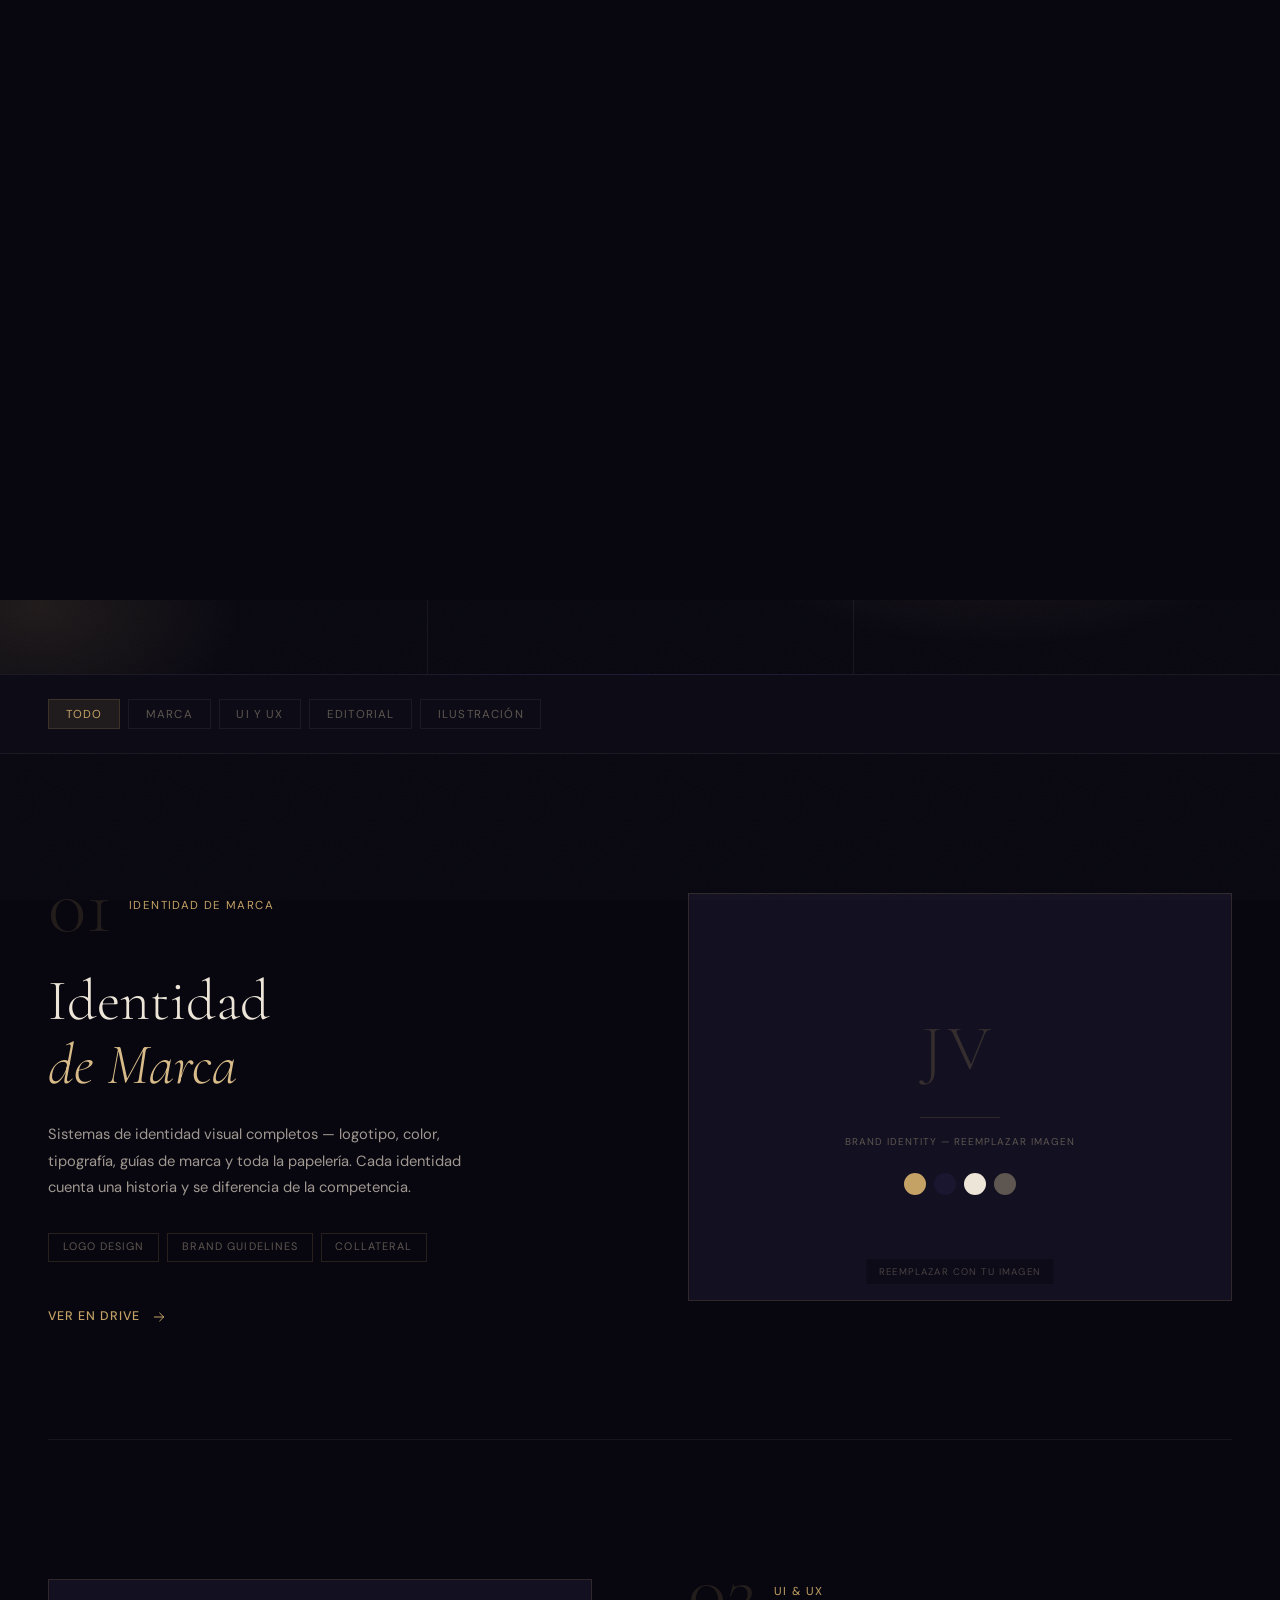
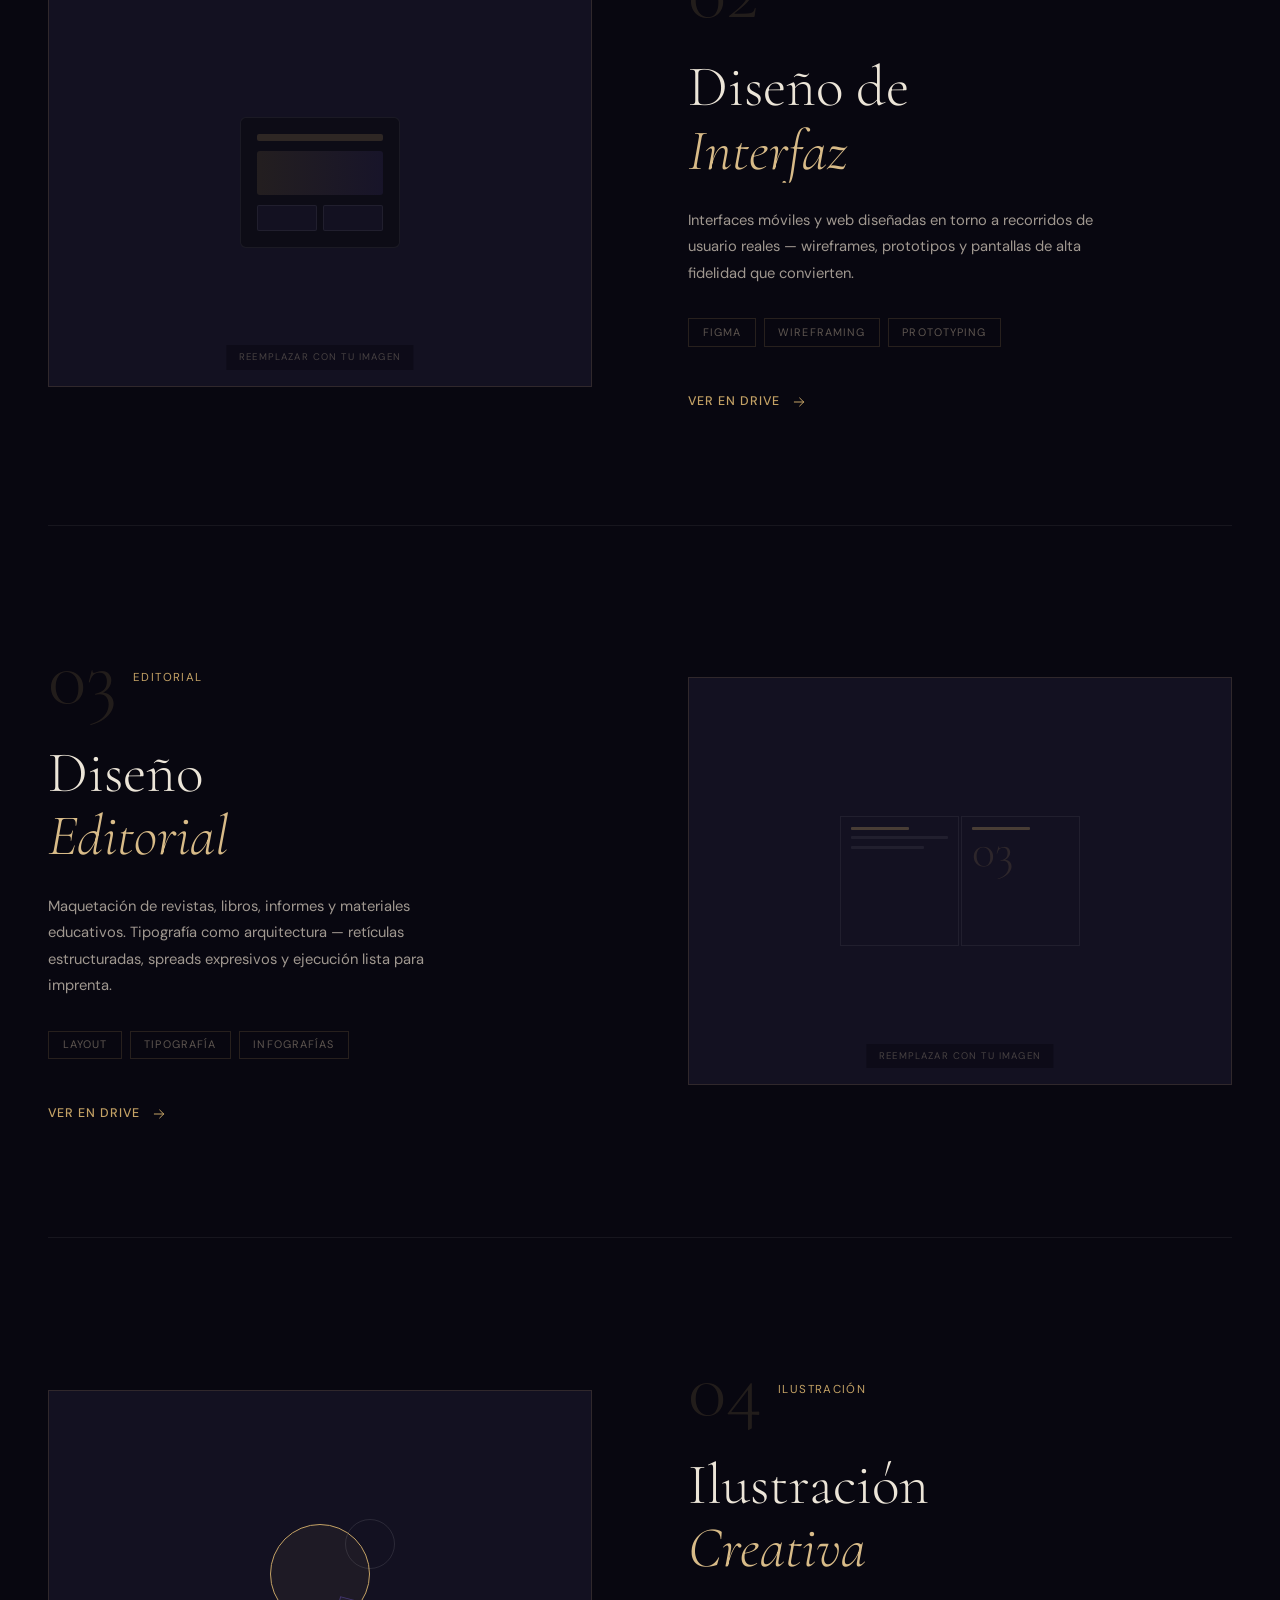
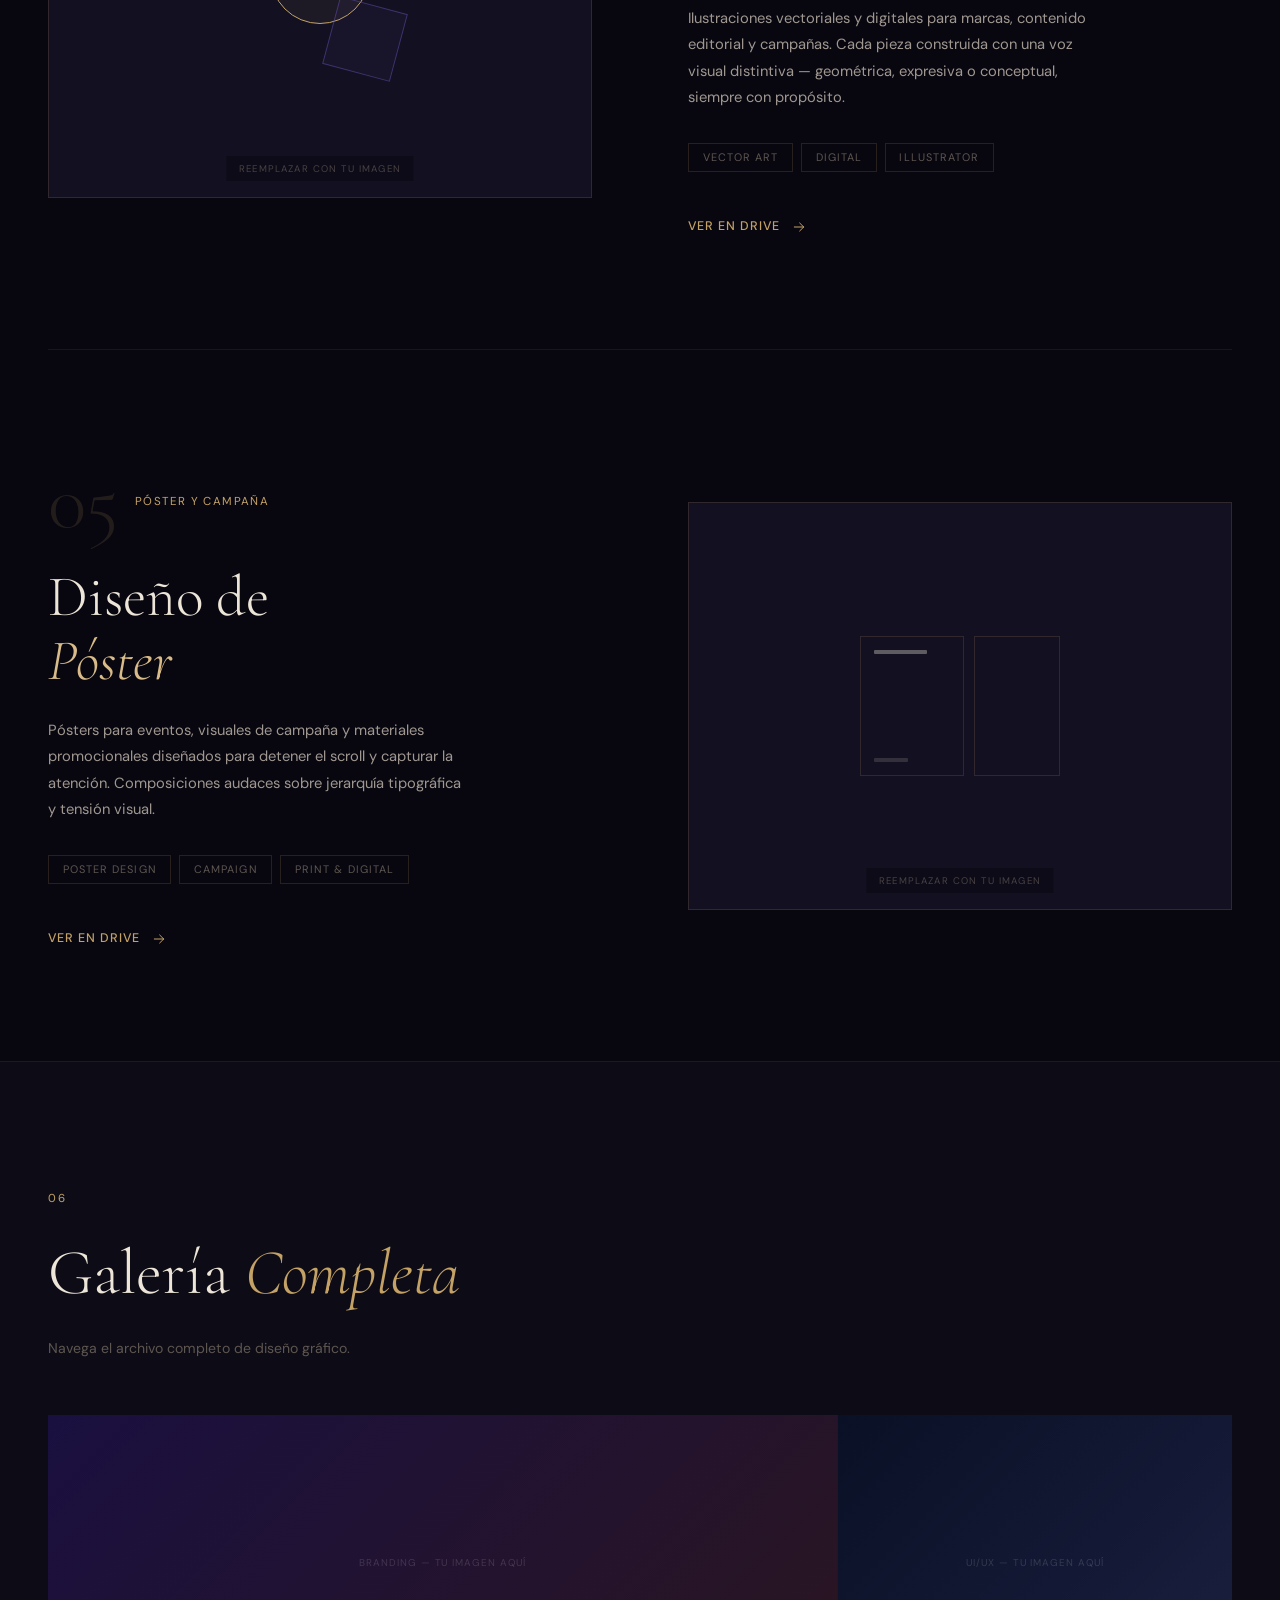
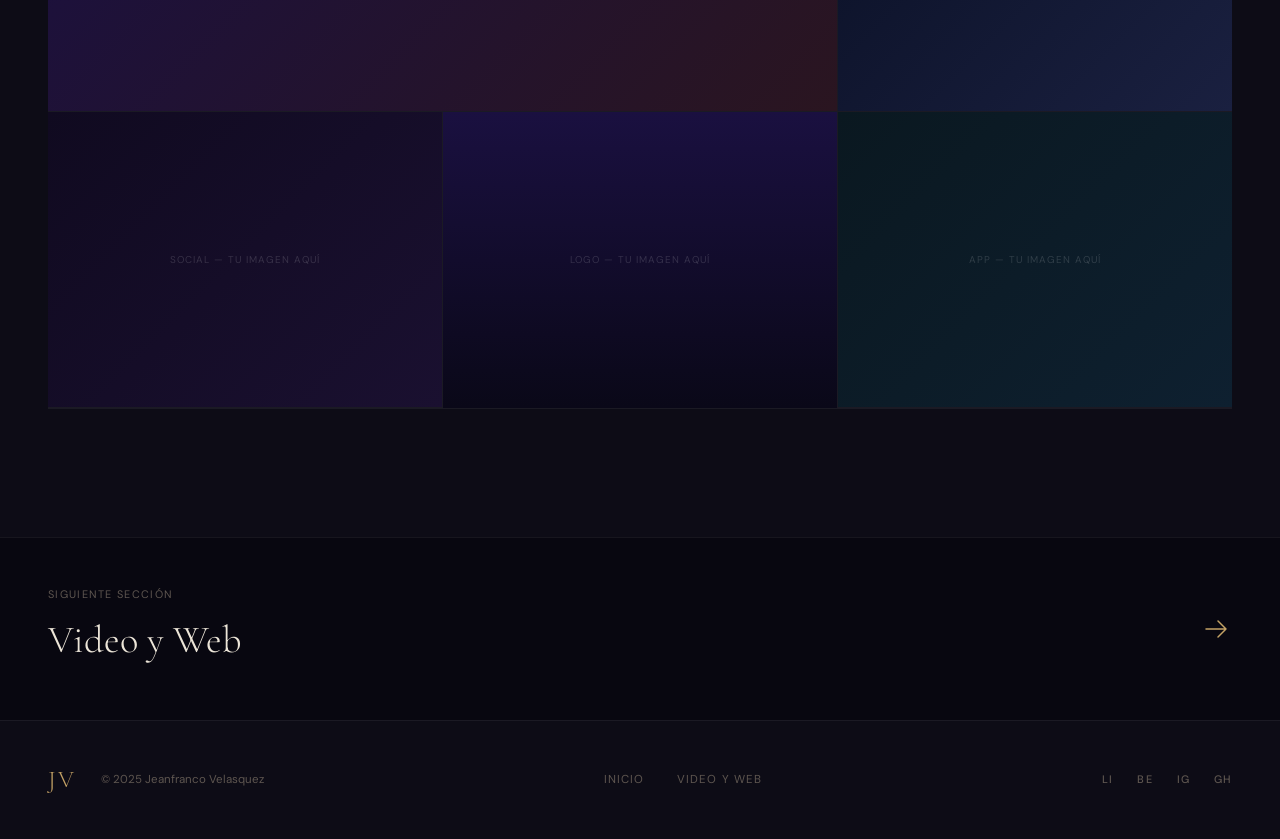
==== commit ee600763: "Add files via upload" ====
--- a/design.html
+++ b/design.html
@@ -51,8 +51,8 @@
         <div class="ph-body">
             <p class="ph-label scroll-reveal" data-key="page.design.sec">01 — Sección de Portafolio</p>
             <h1 class="ph-title">
-                <span class="reveal-line">Diseño</span>
-                <em class="reveal-line">Gráfico</em>
+                <span class="pht-first">Diseño</span>
+                <em class="pht-last">Gráfico</em>
             </h1>
             <p class="ph-sub scroll-reveal" data-key="page.design.sub">Identidades de marca, sistemas visuales, UI &amp; UX, editorial, ilustración y dirección creativa.</p>
         </div>
--- a/design.css
+++ b/design.css
@@ -231,3 +231,52 @@
   .gal-grid{grid-template-columns:1fr}
   .gi-wide,.gi-tall{grid-column:span 1;grid-row:span 1}
 }
+
+/* ====================================================
+   PAGE HERO TITLE — dedicated classes, conflict-free
+   ==================================================== */
+.pht-first, .pht-last {
+  display: block;
+  font-size: clamp(4.5rem, 11vw, 10rem);
+  letter-spacing: -.02em;
+  line-height: 1;
+  clip-path: inset(0 100% 0 0);
+}
+.pht-first {
+  color: var(--cream);
+  animation: phtReveal .95s cubic-bezier(.16,1,.3,1) .3s forwards;
+}
+.pht-last {
+  font-style: italic;
+  color: var(--gold);
+  animation: phtReveal .95s cubic-bezier(.16,1,.3,1) .55s forwards;
+}
+@keyframes phtReveal { to { clip-path: inset(0 0% 0 0); } }
+
+/* ====================================================
+   STRONGER PAGE HERO BACKGROUND
+   ==================================================== */
+.page-hero {
+  background:
+    radial-gradient(ellipse 80% 90% at 18% 38%, rgba(75,35,158,.42) 0%, transparent 52%),
+    radial-gradient(ellipse 55% 65% at 78% 62%, rgba(196,162,101,.20) 0%, transparent 52%),
+    radial-gradient(ellipse 50% 60% at 52%  5%, rgba(50,20,115,.35) 0%, transparent 48%),
+    radial-gradient(ellipse 35% 45% at  3% 90%, rgba(196,162,101,.12) 0%, transparent 45%),
+    radial-gradient(ellipse 30% 40% at 95% 20%, rgba(65,25,145,.28) 0%, transparent 42%),
+    #080710 !important;
+}
+
+/* ====================================================
+   ENSURE CONTENT SECTIONS ARE NEVER INVISIBLE
+   Fallback: if JS fails, show content after 2s
+   ==================================================== */
+@keyframes forceShow {
+  from { opacity: 0; transform: translateY(22px); }
+  to   { opacity: 1; transform: none; }
+}
+.scroll-reveal:not(.vis) {
+  animation: forceShow .6s ease 2.5s both;
+}
+.reveal-line:not(.vis) {
+  animation: phtReveal .9s cubic-bezier(.16,1,.3,1) 2s both;
+}
